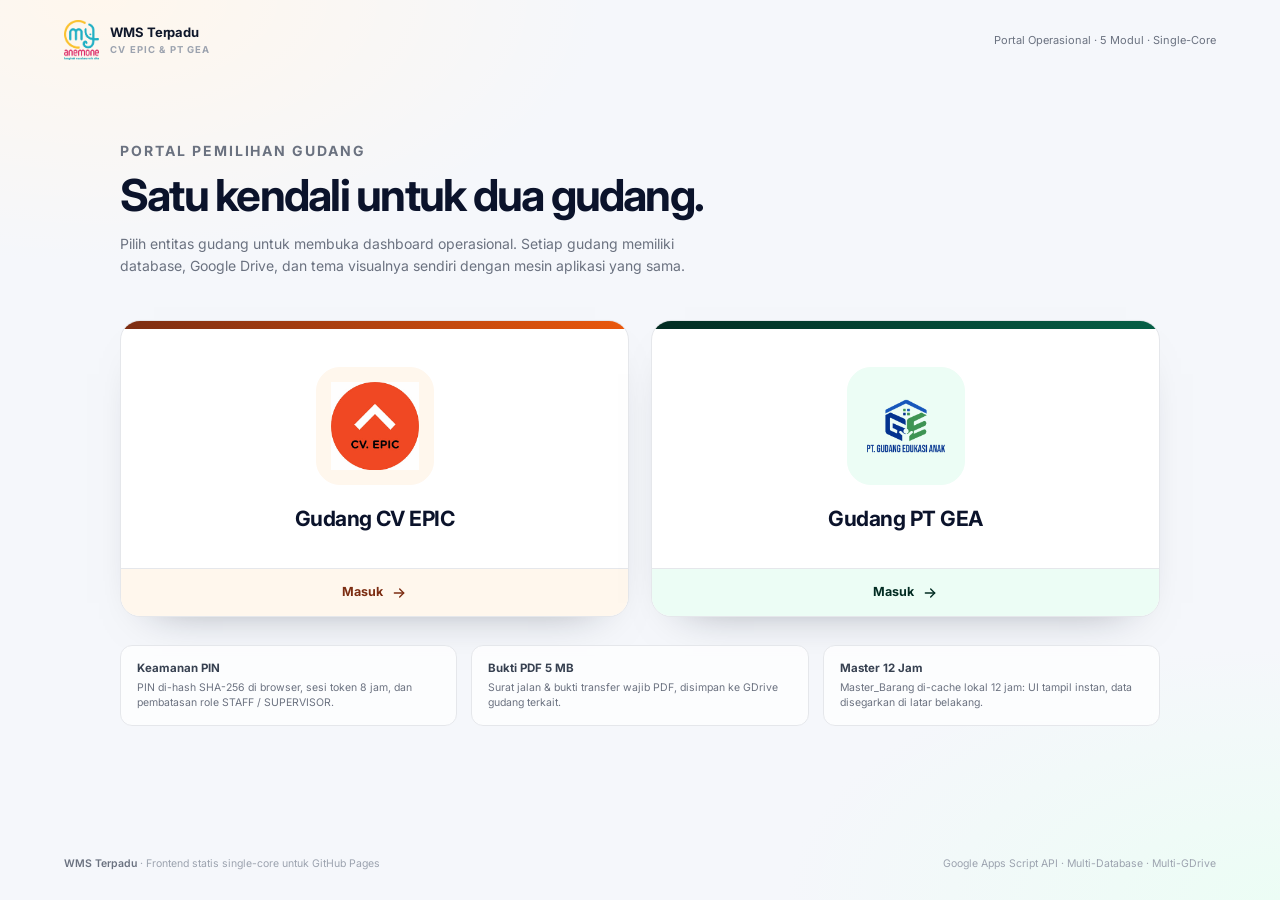
==== index.html @ 317446a4 "Style: Logo Anemone di landing page, kartu entitas minimalis, dan tema oranye CV EPIC" ====
<!DOCTYPE html>
<html lang="id">
<head>
  <meta charset="UTF-8">
  <meta name="viewport" content="width=device-width, initial-scale=1">
  <meta name="description" content="Portal WMS Terpadu — pilih gudang CV EPIC atau PT GEA untuk mengakses Inbound, Outbound, Inventory & Transfer, Stock Opname, dan Pengajuan Order.">
  <meta name="theme-color" content="#0F172A">
  <title>WMS Terpadu · Portal Gudang CV EPIC &amp; PT GEA</title>
  <link rel="preconnect" href="https://fonts.googleapis.com">
  <link rel="preconnect" href="https://fonts.gstatic.com" crossorigin>
  <link href="https://fonts.googleapis.com/css2?family=Inter:wght@400;500;600;700&display=swap" rel="stylesheet">
  <link rel="stylesheet" href="css/base.css">
  <script>
    window.wmsLogoSvgFallback = function (img, initials) {
      if (!img || img.getAttribute('data-fallback') === '1') return;
      img.setAttribute('data-fallback', '1');
      img.style.display = 'none';
      var frame = img.parentNode;
      if (!frame || frame.querySelector('.brand-logo-svg')) return;
      var badge = document.createElement('span');
      badge.className = 'brand-logo-svg';
      badge.innerHTML = '<svg viewBox="0 0 48 48" role="img" aria-label="' + initials + '">' +
        '<rect width="48" height="48" rx="12" fill="currentColor"></rect>' +
        '<text x="24" y="30" text-anchor="middle" font-family="Inter, Arial, sans-serif" font-size="14" font-weight="700" fill="#ffffff">' + initials + '</text>' +
        '</svg>';
      frame.appendChild(badge);
    };

    /* Fallback logo header portal: ganti <img> rusak dengan badge teks aman. */
    window.wmsPortalLogoFallback = function (img, initials) {
      if (!img || img.getAttribute('data-fallback') === '1') return;
      img.setAttribute('data-fallback', '1');
      var badge = document.createElement('span');
      badge.className = 'portal-brand__mark';
      badge.setAttribute('aria-hidden', 'true');
      badge.textContent = initials || 'WMS';
      if (img.parentNode) img.parentNode.replaceChild(badge, img);
    };
  </script>
</head>
<body class="portal-body">
  <header class="portal-header">
    <div class="portal-brand">
      <img class="portal-brand__logo" src="assets/img/logo-anemone.png" alt="Logo Anemone"
           onerror="wmsPortalLogoFallback(this, 'WMS')">
      <span>
        WMS Terpadu
        <small>CV EPIC &amp; PT GEA</small>
      </span>
    </div>
    <span class="portal-header__meta">Portal Operasional · 5 Modul · Single-Core</span>
  </header>

  <main class="portal-main">
    <section class="portal-hero">
      <p class="eyebrow">Portal Pemilihan Gudang</p>
      <h1>Satu kendali untuk dua gudang.</h1>
      <p>Pilih entitas gudang untuk membuka dashboard operasional. Setiap gudang memiliki database, Google Drive, dan tema visualnya sendiri dengan mesin aplikasi yang sama.</p>
    </section>

    <div class="portal-grid">
      <a class="portal-card portal-card--epic portal-card--minimal" href="cv-epic.html" aria-label="Masuk ke Gudang CV EPIC">
        <div class="portal-card__stripe" aria-hidden="true"></div>
        <div class="portal-card__body">
          <span class="portal-logo-frame portal-logo-frame--lg">
            <img src="assets/img/logo-epic.png" alt="Logo CV EPIC" onerror="wmsLogoSvgFallback(this, 'EPIC')">
          </span>
          <div class="portal-card__title">Gudang CV EPIC</div>
        </div>
        <div class="portal-card__cta">
          <span>Masuk</span>
          <svg viewBox="0 0 24 24" fill="none" stroke="currentColor" stroke-width="2" stroke-linecap="round" stroke-linejoin="round" aria-hidden="true"><path d="M5 12h14"/><path d="m13 6 6 6-6 6"/></svg>
        </div>
      </a>

      <a class="portal-card portal-card--gea portal-card--minimal" href="pt-gea.html" aria-label="Masuk ke Gudang PT GEA">
        <div class="portal-card__stripe" aria-hidden="true"></div>
        <div class="portal-card__body">
          <span class="portal-logo-frame portal-logo-frame--lg">
            <img src="assets/img/logo-gea.png" alt="Logo PT GEA" onerror="wmsLogoSvgFallback(this, 'GEA')">
          </span>
          <div class="portal-card__title">Gudang PT GEA</div>
        </div>
        <div class="portal-card__cta">
          <span>Masuk</span>
          <svg viewBox="0 0 24 24" fill="none" stroke="currentColor" stroke-width="2" stroke-linecap="round" stroke-linejoin="round" aria-hidden="true"><path d="M5 12h14"/><path d="m13 6 6 6-6 6"/></svg>
        </div>
      </a>
    </div>

    <div class="portal-note">
      <div class="portal-note__item">
        <strong>Keamanan PIN</strong>
        <span>PIN di-hash SHA-256 di browser, sesi token 8 jam, dan pembatasan role STAFF / SUPERVISOR.</span>
      </div>
      <div class="portal-note__item">
        <strong>Bukti PDF 5 MB</strong>
        <span>Surat jalan &amp; bukti transfer wajib PDF, disimpan ke GDrive gudang terkait.</span>
      </div>
      <div class="portal-note__item">
        <strong>Master 12 Jam</strong>
        <span>Master_Barang di-cache lokal 12 jam: UI tampil instan, data disegarkan di latar belakang.</span>
      </div>
    </div>
  </main>

  <footer class="portal-footer">
    <span><strong>WMS Terpadu</strong> · Frontend statis single-core untuk GitHub Pages</span>
    <span>Google Apps Script API · Multi-Database · Multi-GDrive</span>
  </footer>

  <div class="toast-root" id="toast-root" aria-live="polite"></div>
</body>
</html>
---- css/base.css ----
/* ==========================================================================
   base.css — WMS Terpadu CV EPIC & PT GEA
   Layout: fixed left sidebar + sticky top header
   Tema warna di-override oleh theme-epic.css / theme-gea.css
   ========================================================================== */

:root {
  /* Token wajib (di-override per entitas) */
  --primary-color: #1e3a8a;
  --primary-hover: #1d4ed8;
  --primary-light: #eff6ff;
  --sidebar-bg: #172554;
  --badge-accent: #dbeafe;

  /* Netral & semantik */
  --bg: #f5f7fb;
  --surface: #ffffff;
  --surface-muted: #f8fafc;
  --border: #e5e7eb;
  --border-strong: #cbd5e1;
  --text: #111827;
  --text-soft: #374151;
  --text-muted: #6b7280;
  --text-faint: #9ca3af;
  --success: #15803d;
  --success-bg: #dcfce7;
  --success-border: #bbf7d0;
  --warning: #b45309;
  --warning-bg: #fef3c7;
  --warning-border: #fde68a;
  --danger: #b91c1c;
  --danger-bg: #fee2e2;
  --danger-border: #fecaca;
  --info: #1d4ed8;
  --info-bg: #dbeafe;

  /* Ukuran & bayangan */
  --sidebar-width: 264px;
  --header-height: 72px;
  --radius-sm: 8px;
  --radius-md: 10px;
  --radius-lg: 14px;
  --radius-xl: 18px;
  --shadow-xs: 0 1px 2px rgba(15, 23, 42, 0.05);
  --shadow-sm: 0 4px 14px -8px rgba(15, 23, 42, 0.16);
  --shadow-md: 0 18px 40px -28px rgba(15, 23, 42, 0.4);
  --shadow-lg: 0 30px 60px -24px rgba(2, 6, 23, 0.45);
  --ring: 0 0 0 3px var(--primary-light);
  --font-sans: "Inter", "Segoe UI", system-ui, -apple-system, "Helvetica Neue", Arial, sans-serif;
  --font-mono: "JetBrains Mono", "Cascadia Code", Consolas, "Courier New", monospace;
}

*,
*::before,
*::after {
  box-sizing: border-box;
}

html {
  -webkit-text-size-adjust: 100%;
  scroll-behavior: smooth;
}

body {
  margin: 0;
  min-height: 100vh;
  font-family: var(--font-sans);
  font-size: 15px;
  line-height: 1.5;
  color: var(--text);
  background: var(--bg);
  -webkit-font-smoothing: antialiased;
}

body.modal-open {
  overflow: hidden;
}

h1, h2, h3, h4, h5, p {
  margin: 0;
}

a {
  color: var(--primary-color);
  text-decoration: none;
}

a:hover {
  text-decoration: underline;
}

button,
input,
select,
textarea {
  font: inherit;
  color: inherit;
}

button {
  cursor: pointer;
}

img {
  max-width: 100%;
  display: block;
}

code {
  font-family: var(--font-mono);
  font-size: 0.9em;
}

svg {
  display: block;
}

[hidden] {
  display: none !important;
}

:focus-visible {
  outline: 2px solid var(--primary-color);
  outline-offset: 2px;
}

::selection {
  background: var(--badge-accent);
  color: var(--primary-color);
}

/* Utilities ---------------------------------------------------------------- */

.sr-only {
  position: absolute;
  width: 1px;
  height: 1px;
  padding: 0;
  margin: -1px;
  overflow: hidden;
  clip: rect(0, 0, 0, 0);
  white-space: nowrap;
  border: 0;
}

.muted {
  color: var(--text-muted);
}

.strong {
  font-weight: 600;
  color: var(--text);
}

.nowrap {
  white-space: nowrap;
}

.link {
  color: var(--primary-color);
  font-size: 12.5px;
  font-weight: 600;
  text-decoration: none;
  white-space: nowrap;
}

.link:hover {
  text-decoration: underline;
}

.eyebrow {
  margin: 0 0 6px;
  font-size: 10.5px;
  font-weight: 700;
  letter-spacing: 0.14em;
  text-transform: uppercase;
  color: var(--primary-color);
}

.cell-stack {
  display: flex;
  flex-direction: column;
  gap: 2px;
  min-width: 0;
}

.cell-stack .muted {
  font-size: 11.5px;
}

/* ==========================================================================
   Shell: sidebar + header
   ========================================================================== */

.app-shell {
  min-height: 100vh;
}

.sidebar {
  position: fixed;
  inset: 0 auto 0 0;
  z-index: 50;
  width: var(--sidebar-width);
  display: flex;
  flex-direction: column;
  padding: 20px 16px 16px;
  color: #e2e8f0;
  background-color: var(--sidebar-bg);
  background-image: radial-gradient(120% 55% at 0% 0%, rgba(255, 255, 255, 0.1), transparent 60%);
  border-right: 1px solid rgba(255, 255, 255, 0.06);
}

.sidebar__brand {
  display: flex;
  align-items: center;
  gap: 12px;
  padding: 2px 8px 18px;
  border-bottom: 1px solid rgba(255, 255, 255, 0.1);
}

.brand-logo-frame {
  flex: none;
  width: 44px;
  height: 44px;
  display: grid;
  place-items: center;
  padding: 5px;
  border-radius: 12px;
  background: rgba(255, 255, 255, 0.96);
  box-shadow: 0 8px 18px rgba(0, 0, 0, 0.22);
}

.brand-logo {
  max-height: 36px;
  max-width: 36px;
  width: auto;
  object-fit: contain;
}

.brand-logo-svg {
  display: inline-flex;
  color: var(--primary-color);
}

.brand-logo-svg svg {
  width: 34px;
  height: 34px;
}

.brand-text {
  min-width: 0;
}

.brand-text strong {
  display: block;
  font-size: 14.5px;
  font-weight: 700;
  letter-spacing: -0.01em;
  color: #ffffff;
  line-height: 1.25;
}

.brand-text small {
  display: block;
  margin-top: 3px;
  font-size: 10px;
  font-weight: 600;
  letter-spacing: 0.1em;
  text-transform: uppercase;
  color: rgba(226, 232, 240, 0.55);
}

.sidebar__warehouse {
  margin: 18px 4px 10px;
  padding: 13px 14px;
  border-radius: 13px;
  background: rgba(255, 255, 255, 0.06);
  border: 1px solid rgba(255, 255, 255, 0.09);
}

.sidebar__warehouse-label {
  display: block;
  font-size: 9.5px;
  font-weight: 700;
  letter-spacing: 0.14em;
  text-transform: uppercase;
  color: rgba(226, 232, 240, 0.48);
}

.sidebar__warehouse strong {
  display: block;
  margin-top: 4px;
  font-size: 13.5px;
  color: #ffffff;
  letter-spacing: -0.01em;
}

.sidebar__warehouse-code {
  display: inline-flex;
  margin-top: 7px;
  padding: 2px 8px;
  border-radius: 6px;
  font-family: var(--font-mono);
  font-size: 10.5px;
  font-weight: 700;
  letter-spacing: 0.08em;
  color: var(--sidebar-bg);
  background: var(--badge-accent);
}

.sidebar__nav {
  flex: 1;
  display: flex;
  flex-direction: column;
  gap: 3px;
  margin-top: 8px;
  overflow-y: auto;
  padding-bottom: 10px;
}

.sidebar__section {
  margin: 14px 10px 6px;
  font-size: 9.5px;
  font-weight: 700;
  letter-spacing: 0.16em;
  text-transform: uppercase;
  color: rgba(226, 232, 240, 0.38);
}

.nav-item {
  position: relative;
  display: flex;
  align-items: center;
  gap: 11px;
  width: 100%;
  padding: 10px 12px;
  border: 0;
  border-radius: 10px;
  background: transparent;
  color: rgba(226, 232, 240, 0.76);
  font-size: 13.5px;
  font-weight: 500;
  text-align: left;
  transition: background 0.18s ease, color 0.18s ease;
}

.nav-item:hover {
  background: rgba(255, 255, 255, 0.07);
  color: #ffffff;
}

.nav-item.is-active {
  background: rgba(255, 255, 255, 0.13);
  color: #ffffff;
  box-shadow: inset 0 0 0 1px rgba(255, 255, 255, 0.07);
}

.nav-item.is-active::before {
  content: "";
  position: absolute;
  left: -8px;
  top: 8px;
  bottom: 8px;
  width: 3px;
  border-radius: 0 3px 3px 0;
  background: var(--badge-accent);
}

.nav-item__icon {
  flex: none;
  width: 18px;
  height: 18px;
  opacity: 0.9;
}

.nav-item__text {
  flex: 1;
  min-width: 0;
  line-height: 1.25;
}

.nav-item__text small {
  display: block;
  margin-top: 2px;
  font-size: 10.5px;
  font-weight: 400;
  color: rgba(226, 232, 240, 0.45);
}

.nav-item.is-active .nav-item__text small {
  color: rgba(226, 232, 240, 0.62);
}

.sidebar__footer {
  display: flex;
  align-items: center;
  gap: 9px;
  padding: 13px 10px 2px;
  border-top: 1px solid rgba(255, 255, 255, 0.1);
  font-size: 11px;
  line-height: 1.35;
  color: rgba(226, 232, 240, 0.5);
}

.sidebar__footer .status-dot {
  flex: none;
  width: 7px;
  height: 7px;
  border-radius: 50%;
  background: var(--badge-accent);
  box-shadow: 0 0 0 3px rgba(255, 255, 255, 0.08);
}

.sidebar__footer strong {
  display: block;
  color: rgba(255, 255, 255, 0.82);
  font-size: 11.5px;
  font-weight: 600;
}

.sidebar-overlay {
  display: none;
  position: fixed;
  inset: 0;
  z-index: 45;
  border: 0;
  background: rgba(15, 23, 42, 0.55);
  backdrop-filter: blur(2px);
}

.app-main {
  min-height: 100vh;
  margin-left: var(--sidebar-width);
  display: flex;
  flex-direction: column;
}

/* Sticky top header -------------------------------------------------------- */

.topbar {
  position: sticky;
  top: 0;
  z-index: 40;
  display: flex;
  align-items: center;
  gap: 14px;
  min-height: var(--header-height);
  padding: 12px 28px;
  background: rgba(255, 255, 255, 0.93);
  backdrop-filter: blur(14px);
  border-bottom: 1px solid var(--border);
}

.topbar__context {
  min-width: 0;
}

.topbar__eyebrow {
  display: block;
  font-size: 9.5px;
  font-weight: 700;
  letter-spacing: 0.14em;
  text-transform: uppercase;
  color: var(--text-faint);
}

.topbar__title {
  margin: 1px 0 0;
  font-size: 17px;
  font-weight: 700;
  letter-spacing: -0.02em;
  color: #0b132b;
  white-space: nowrap;
  overflow: hidden;
  text-overflow: ellipsis;
}

.topbar__meta {
  display: flex;
  align-items: center;
  gap: 8px;
  margin-left: 6px;
}

.warehouse-badge {
  display: inline-flex;
  align-items: center;
  gap: 7px;
  padding: 5px 10px;
  border-radius: 999px;
  border: 1px solid var(--badge-accent);
  background: var(--primary-light);
  color: var(--primary-color);
  font-size: 11.5px;
  font-weight: 600;
  white-space: nowrap;
}

.warehouse-badge .dot {
  width: 6px;
  height: 6px;
  border-radius: 50%;
  background: var(--primary-color);
}

.warehouse-badge code {
  padding: 1px 5px;
  border-radius: 4px;
  background: rgba(255, 255, 255, 0.75);
  font-size: 9.5px;
  font-weight: 700;
  letter-spacing: 0.06em;
}

.api-status {
  display: inline-flex;
  align-items: center;
  gap: 7px;
  padding: 5px 9px;
  border-radius: 999px;
  font-size: 11.5px;
  color: var(--text-muted);
  white-space: nowrap;
}

.api-status__dot {
  width: 7px;
  height: 7px;
  border-radius: 50%;
  background: var(--text-faint);
  transition: background 0.2s ease, box-shadow 0.2s ease;
}

.api-status[data-api-status="online"] {
  color: var(--success);
}

.api-status[data-api-status="online"] .api-status__dot {
  background: #22c55e;
  box-shadow: 0 0 0 3px rgba(34, 197, 94, 0.16);
}

.api-status[data-api-status="offline"] {
  color: var(--danger);
}

.api-status[data-api-status="offline"] .api-status__dot {
  background: #ef4444;
  box-shadow: 0 0 0 3px rgba(239, 68, 68, 0.14);
}

.api-status[data-api-status="checking"] {
  color: var(--warning);
}

.api-status[data-api-status="checking"] .api-status__dot {
  background: #f59e0b;
  animation: pulse-dot 1.1s ease-in-out infinite;
}

.user-chip {
  display: flex;
  align-items: center;
  gap: 10px;
  margin-left: auto;
  min-width: 0;
}

.avatar {
  flex: none;
  width: 34px;
  height: 34px;
  display: grid;
  place-items: center;
  border-radius: 50%;
  border: 1px solid var(--badge-accent);
  background: var(--primary-light);
  color: var(--primary-color);
  font-size: 11.5px;
  font-weight: 700;
  letter-spacing: 0.03em;
}

.user-chip__text {
  min-width: 0;
}

.user-chip__name {
  display: block;
  font-size: 12.5px;
  font-weight: 600;
  line-height: 1.25;
  white-space: nowrap;
  overflow: hidden;
  text-overflow: ellipsis;
  max-width: 180px;
}

.user-chip__role {
  display: block;
  font-size: 10.5px;
  color: var(--text-muted);
  white-space: nowrap;
}

.topbar__actions {
  display: flex;
  align-items: center;
  gap: 8px;
  padding-left: 14px;
  border-left: 1px solid var(--border);
}

.icon-btn {
  display: inline-flex;
  align-items: center;
  justify-content: center;
  width: 34px;
  height: 34px;
  padding: 0;
  border: 1px solid var(--border);
  border-radius: 9px;
  background: var(--surface);
  color: var(--text-muted);
  transition: background 0.15s ease, color 0.15s ease, border-color 0.15s ease;
}

.icon-btn:hover {
  color: var(--text);
  background: var(--surface-muted);
  border-color: var(--border-strong);
}

.icon-btn svg {
  width: 17px;
  height: 17px;
}

.nav-toggle {
  display: none;
}

/* Content ------------------------------------------------------------------ */

.content {
  flex: 1;
  width: 100%;
  max-width: 1560px;
  margin: 0 auto;
  padding: 26px clamp(18px, 3vw, 36px) 44px;
}

.app-footer {
  display: flex;
  flex-wrap: wrap;
  justify-content: space-between;
  gap: 8px;
  padding: 16px clamp(18px, 3vw, 36px) 24px;
  border-top: 1px solid var(--border);
  color: var(--text-faint);
  font-size: 11px;
}

.app-footer strong {
  color: var(--text-muted);
  font-weight: 600;
}

/* Auth gate ---------------------------------------------------------------- */

body.auth-gate .app-shell {
  filter: blur(7px) saturate(0.85);
  pointer-events: none;
  user-select: none;
}

body.auth-gate {
  background-color: var(--bg);
  background-image:
    radial-gradient(70% 60% at 10% 0%, var(--primary-light), transparent 65%),
    radial-gradient(60% 50% at 100% 100%, var(--badge-accent), transparent 70%);
}

/* ==========================================================================
   Tombol, badge, pill, form
   ========================================================================== */

.btn {
  display: inline-flex;
  align-items: center;
  justify-content: center;
  gap: 7px;
  padding: 9px 15px;
  border: 1px solid transparent;
  border-radius: var(--radius-md);
  background: transparent;
  color: var(--text);
  font-size: 13px;
  font-weight: 600;
  line-height: 1.3;
  white-space: nowrap;
  transition: background 0.16s ease, border-color 0.16s ease, color 0.16s ease, box-shadow 0.16s ease, transform 0.06s ease;
}

.btn:active {
  transform: translateY(1px);
}

.btn svg {
  width: 15px;
  height: 15px;
}

.btn--primary {
  background: var(--primary-color);
  color: #ffffff;
  box-shadow: 0 8px 16px -10px rgba(15, 23, 42, 0.55);
}

.btn--primary:hover {
  background: var(--primary-hover);
}

.btn--secondary {
  background: var(--primary-light);
  border-color: var(--badge-accent);
  color: var(--primary-color);
}

.btn--secondary:hover {
  border-color: var(--primary-color);
}

.btn--ghost {
  background: var(--surface);
  border-color: var(--border);
  color: var(--text-soft);
}

.btn--ghost:hover {
  background: var(--surface-muted);
  border-color: var(--border-strong);
}

.btn--danger {
  background: var(--danger);
  color: #ffffff;
}

.btn--danger:hover {
  background: #991b1b;
}

.btn--danger-ghost {
  background: #fff;
  border-color: var(--danger-border);
  color: var(--danger);
}

.btn--danger-ghost:hover {
  background: #fef2f2;
}

.btn--sm {
  padding: 6px 11px;
  border-radius: var(--radius-sm);
  font-size: 12px;
}

.btn--block {
  width: 100%;
}

.btn[disabled] {
  opacity: 0.55;
  cursor: not-allowed;
  box-shadow: none;
  transform: none;
}

.btn-row {
  display: flex;
  align-items: center;
  gap: 6px;
  flex-wrap: wrap;
}

.badge {
  display: inline-flex;
  align-items: center;
  gap: 5px;
  padding: 3px 8px;
  border: 1px solid transparent;
  border-radius: 999px;
  font-size: 9.5px;
  font-weight: 700;
  letter-spacing: 0.05em;
  text-transform: uppercase;
  white-space: nowrap;
  line-height: 1.6;
}

.badge__dot {
  width: 5px;
  height: 5px;
  border-radius: 50%;
  background: currentColor;
}

.badge--warning {
  color: #92400e;
  background: var(--warning-bg);
  border-color: var(--warning-border);
}

.badge--success {
  color: #166534;
  background: var(--success-bg);
  border-color: var(--success-border);
}

.badge--danger {
  color: #991b1b;
  background: var(--danger-bg);
  border-color: var(--danger-border);
}

.badge--info {
  color: #1e40af;
  background: #dbeafe;
  border-color: #bfdbfe;
}

.badge--accent {
  color: var(--primary-color);
  background: var(--badge-accent);
  border-color: var(--badge-accent);
}

.badge--neutral {
  color: #475569;
  background: #f1f5f9;
  border-color: #e2e8f0;
}

.pill {
  display: inline-flex;
  align-items: center;
  gap: 6px;
  padding: 4px 10px;
  border: 1px solid var(--badge-accent);
  border-radius: 999px;
  background: var(--primary-light);
  color: var(--primary-color);
  font-size: 11px;
  font-weight: 600;
  white-space: nowrap;
}

.pill--muted {
  background: var(--surface-muted);
  border-color: var(--border);
  color: var(--text-muted);
}

.field {
  display: flex;
  flex-direction: column;
  gap: 6px;
  min-width: 0;
}

.field > label,
.field__label {
  font-size: 12px;
  font-weight: 600;
  color: var(--text-soft);
}

.field > label .req {
  color: var(--danger);
  margin-left: 2px;
}

.input,
.select,
.textarea {
  width: 100%;
  min-height: 40px;
  padding: 9px 12px;
  border: 1px solid var(--border);
  border-radius: var(--radius-md);
  background: var(--surface);
  color: var(--text);
  font-size: 13.5px;
  transition: border-color 0.15s ease, box-shadow 0.15s ease;
}

.textarea {
  min-height: 84px;
  resize: vertical;
}

.input::placeholder,
.textarea::placeholder {
  color: var(--text-faint);
}

.input:focus,
.select:focus,
.textarea:focus {
  outline: none;
  border-color: var(--primary-color);
  box-shadow: var(--ring);
}

.input[readonly],
.input:disabled,
.select:disabled {
  background: var(--surface-muted);
  color: var(--text-muted);
}

.select {
  appearance: none;
  -webkit-appearance: none;
  padding-right: 34px;
  background-image: url("data:image/svg+xml;charset=UTF-8,%3Csvg xmlns='http://www.w3.org/2000/svg' width='14' height='14' viewBox='0 0 24 24' fill='none' stroke='%236B7280' stroke-width='2.4' stroke-linecap='round' stroke-linejoin='round'%3E%3Cpath d='m6 9 6 6 6-6'/%3E%3C/svg%3E");
  background-repeat: no-repeat;
  background-position: right 12px center;
  background-size: 14px;
}

.select--sm {
  width: auto;
  min-height: 34px;
  padding: 6px 30px 6px 10px;
  border-radius: var(--radius-sm);
  font-size: 12px;
  background-position: right 9px center;
}

.field-hint {
  font-size: 11px;
  line-height: 1.45;
  color: var(--text-muted);
}

.field-error {
  font-size: 11.5px;
  color: var(--danger);
}

.input-affix {
  position: relative;
  display: flex;
  align-items: center;
}

.input-affix .input {
  padding-right: 74px;
}

.input-affix__button {
  position: absolute;
  right: 5px;
  top: 50%;
  transform: translateY(-50%);
  padding: 5px 8px;
  border: 0;
  border-radius: 6px;
  background: transparent;
  color: var(--text-muted);
  font-size: 11px;
  font-weight: 600;
}

.input-affix__button:hover {
  background: var(--surface-muted);
  color: var(--text);
}

.form-grid {
  display: grid;
  grid-template-columns: repeat(2, minmax(0, 1fr));
  gap: 14px 16px;
}

.form-grid .field--full {
  grid-column: 1 / -1;
}

.form-actions {
  display: flex;
  justify-content: flex-end;
  gap: 9px;
  margin-top: 16px;
  flex-wrap: wrap;
}

.form-alert {
  margin-top: 12px;
  padding: 9px 12px;
  border: 1px solid var(--danger-border);
  border-radius: var(--radius-sm);
  background: #fef2f2;
  color: var(--danger);
  font-size: 12px;
  line-height: 1.45;
}

.form-note {
  padding: 10px 12px;
  border: 1px solid var(--border);
  border-radius: var(--radius-sm);
  background: var(--surface-muted);
  color: var(--text-muted);
  font-size: 11.5px;
  line-height: 1.5;
}

.search-field {
  position: relative;
  flex: 1 1 240px;
  max-width: 340px;
  min-width: 180px;
  display: block;
}

.search-field .search-field__icon {
  position: absolute;
  left: 11px;
  top: 50%;
  width: 15px;
  height: 15px;
  transform: translateY(-50%);
  color: var(--text-faint);
  pointer-events: none;
}

.search-field .input {
  min-height: 36px;
  padding: 7px 12px 7px 34px;
  font-size: 12.5px;
  border-radius: var(--radius-sm);
}

.spinner {
  width: 14px;
  height: 14px;
  border: 2px solid rgba(255, 255, 255, 0.4);
  border-top-color: #ffffff;
  border-radius: 50%;
  animation: spin 0.7s linear infinite;
}

.btn--ghost .spinner,
.btn--danger-ghost .spinner {
  border-color: rgba(15, 23, 42, 0.2);
  border-top-color: var(--primary-color);
}

/* ==========================================================================
   Kartu, statistik, tabel
   ========================================================================== */

.card {
  background: var(--surface);
  border: 1px solid var(--border);
  border-radius: var(--radius-xl);
  box-shadow: var(--shadow-sm);
  overflow: hidden;
}

.card + .card {
  margin-top: 18px;
}

.card__head {
  display: flex;
  align-items: center;
  justify-content: space-between;
  gap: 14px;
  flex-wrap: wrap;
  padding: 15px 18px;
  border-bottom: 1px solid var(--border);
}

.card__head h3 {
  font-size: 14.5px;
  font-weight: 700;
  letter-spacing: -0.01em;
}

.card__head p {
  margin-top: 2px;
  font-size: 11.5px;
  color: var(--text-muted);
}

.card__body {
  padding: 18px;
}

.module-head {
  display: flex;
  align-items: flex-start;
  justify-content: space-between;
  gap: 18px;
  flex-wrap: wrap;
}

.module-head h2 {
  margin: 0 0 5px;
  font-size: clamp(22px, 2.3vw, 28px);
  font-weight: 700;
  letter-spacing: -0.03em;
  color: #0b132b;
}

.module-head__desc {
  max-width: 780px;
  font-size: 13px;
  color: var(--text-muted);
}

.module-head__actions {
  display: flex;
  align-items: center;
  gap: 8px;
  flex-wrap: wrap;
}

.stat-grid {
  display: grid;
  grid-template-columns: repeat(auto-fit, minmax(178px, 1fr));
  gap: 13px;
  margin: 18px 0;
}

.stat-card {
  position: relative;
  padding: 15px 16px;
  border: 1px solid var(--border);
  border-radius: var(--radius-lg);
  background: var(--surface);
  box-shadow: var(--shadow-xs);
  overflow: hidden;
}

.stat-card--accent {
  background: linear-gradient(135deg, var(--primary-light), #ffffff 72%);
  border-color: var(--badge-accent);
}

.stat-card__label {
  display: block;
  font-size: 10px;
  font-weight: 700;
  letter-spacing: 0.09em;
  text-transform: uppercase;
  color: var(--text-muted);
}

.stat-card__value {
  display: block;
  margin-top: 5px;
  font-size: 25px;
  font-weight: 700;
  letter-spacing: -0.03em;
  line-height: 1.1;
  color: #0f172a;
  font-variant-numeric: tabular-nums;
}

.stat-card__meta {
  display: block;
  margin-top: 4px;
  font-size: 10.5px;
  color: var(--text-muted);
}

.stat-card__meta .up {
  color: var(--danger);
  font-weight: 600;
}

.stat-card__meta .down {
  color: var(--success);
  font-weight: 600;
}

.toolbar {
  display: flex;
  align-items: center;
  gap: 9px;
  flex-wrap: wrap;
  padding: 12px 16px;
  border-bottom: 1px solid var(--border);
  background: var(--surface);
}

.toolbar__spacer {
  flex: 1 1 auto;
}

.toolbar__note {
  font-size: 11px;
  color: var(--text-faint);
}

.toolbar__note code {
  padding: 2px 5px;
  border-radius: 4px;
  background: var(--surface-muted);
  color: var(--text-muted);
  font-size: 10px;
}

.table-wrap {
  width: 100%;
  overflow-x: auto;
}

.data-table {
  width: 100%;
  min-width: 880px;
  border-collapse: separate;
  border-spacing: 0;
  font-size: 12.5px;
}

.data-table thead th {
  position: sticky;
  top: 0;
  z-index: 1;
  padding: 10px 14px;
  background: var(--surface-muted);
  border-bottom: 1px solid var(--border);
  color: #475569;
  font-size: 9.5px;
  font-weight: 700;
  letter-spacing: 0.08em;
  text-transform: uppercase;
  text-align: left;
  white-space: nowrap;
}

.data-table tbody td {
  padding: 11px 14px;
  border-bottom: 1px solid #f1f5f9;
  vertical-align: middle;
}

.data-table tbody tr:last-child td {
  border-bottom: 0;
}

.data-table tbody tr[data-row]:hover {
  background: #f8fafc;
}

.data-table tbody tr[data-row][data-kartu-sku] {
  cursor: pointer;
}

.table-link {
  padding: 0;
  border: 0;
  background: transparent;
  color: var(--primary-color);
  font: inherit;
  font-weight: 600;
  text-align: left;
  cursor: pointer;
}

.table-link:hover {
  text-decoration: underline;
}

.table-link:focus-visible {
  outline: 2px solid var(--primary-color);
  outline-offset: 2px;
  border-radius: 3px;
}

.data-table tbody tr[data-row] td:first-child {
  font-weight: 600;
  color: #0f172a;
  white-space: nowrap;
}

.data-table .num {
  text-align: right;
  font-variant-numeric: tabular-nums;
  white-space: nowrap;
}

.data-table .num--pos {
  color: var(--success);
  font-weight: 600;
}

.data-table .num--neg {
  color: var(--danger);
  font-weight: 600;
}

.data-table .actions-cell {
  white-space: nowrap;
  text-align: right;
}

.table-actions {
  display: flex;
  align-items: center;
  justify-content: flex-end;
  gap: 10px;
}

.table-actions .link {
  font-size: 11.5px;
}

.data-table--compact thead th {
  padding: 9px 10px;
}

.data-table--compact tbody td {
  padding: 9px 10px;
}

.data-table--compact tbody tr[data-row] td:first-child .cell-stack .strong {
  white-space: nowrap;
}

.table-state > td {
  padding: 0 !important;
  border-bottom: 0 !important;
}

.data-table--compact {
  min-width: 760px;
}

/* Skeleton & state --------------------------------------------------------- */

.skeleton {
  display: inline-block;
  height: 10px;
  width: 100%;
  border-radius: 5px;
  background: linear-gradient(90deg, #eef2f7 25%, #f8fafc 37%, #eef2f7 63%);
  background-size: 400% 100%;
  animation: shimmer 1.5s ease infinite;
}

.skeleton--sm {
  width: 46px;
}

.skeleton--md {
  width: 72%;
}

.skeleton-stack {
  display: flex;
  flex-direction: column;
  gap: 14px;
  padding: 20px 18px;
}

.skeleton-row {
  display: flex;
  align-items: center;
  gap: 22px;
}

.skeleton-row .skeleton {
  flex: 1;
}

.skeleton-row .skeleton--sm {
  flex: 0 0 46px;
}

.skeleton-row .skeleton--md {
  flex: 0 0 32%;
}

.state-panel {
  display: flex;
  flex-direction: column;
  align-items: center;
  gap: 7px;
  padding: 30px 18px;
  text-align: center;
}

.state-panel__icon {
  display: grid;
  place-items: center;
  width: 42px;
  height: 42px;
  margin-bottom: 2px;
  border-radius: 50%;
  background: var(--surface-muted);
  color: var(--text-faint);
}

.state-panel__icon svg {
  width: 20px;
  height: 20px;
}

.state-panel h4 {
  font-size: 13px;
  font-weight: 600;
  color: var(--text-soft);
}

.state-panel p {
  max-width: 430px;
  font-size: 11.5px;
  color: var(--text-muted);
}

.state-panel .btn {
  margin-top: 6px;
}

.state-panel--error .state-panel__icon {
  background: #fef2f2;
  color: var(--danger);
}

.state-panel--error h4 {
  color: var(--danger);
}

/* ==========================================================================
   Sub-tab modul (Inventory)
   ========================================================================== */

.subnav {
  display: inline-flex;
  flex-wrap: wrap;
  gap: 3px;
  padding: 4px;
  border: 1px solid var(--border);
  border-radius: 12px;
  background: #eef2f7;
  margin: 16px 0 18px;
}

.subnav__btn {
  padding: 7px 13px;
  border: 0;
  border-radius: 8px;
  background: transparent;
  color: var(--text-muted);
  font-size: 12px;
  font-weight: 600;
  transition: background 0.15s ease, color 0.15s ease, box-shadow 0.15s ease;
}

.subnav__btn:hover {
  color: var(--text);
}

.subnav__btn.is-active {
  background: var(--surface);
  color: var(--primary-color);
  box-shadow: 0 2px 6px rgba(15, 23, 42, 0.08);
}

.subpanel[hidden] {
  display: none !important;
}

/* ==========================================================================
   Tata letak form & detail
   ========================================================================== */

.split-grid {
  display: grid;
  grid-template-columns: minmax(0, 1.65fr) minmax(270px, 1fr);
  gap: 18px;
  align-items: start;
}

.detail-grid {
  display: grid;
  grid-template-columns: repeat(2, minmax(0, 1fr));
  gap: 10px 18px;
  padding: 13px 14px;
  margin-bottom: 16px;
  border: 1px solid var(--border);
  border-radius: 12px;
  background: var(--surface-muted);
}

.detail {
  min-width: 0;
}

.detail--full {
  grid-column: 1 / -1;
}

.detail__label {
  display: block;
  font-size: 9.5px;
  font-weight: 700;
  letter-spacing: 0.08em;
  text-transform: uppercase;
  color: var(--text-muted);
}

.detail__value {
  display: block;
  margin-top: 2px;
  font-size: 12.5px;
  font-weight: 600;
  color: var(--text);
  overflow-wrap: anywhere;
}

.detail__value--muted {
  font-weight: 400;
  color: var(--text-muted);
}

.info-list {
  display: flex;
  flex-direction: column;
  gap: 11px;
  margin: 0;
  padding: 0;
  list-style: none;
  font-size: 12px;
  line-height: 1.5;
  color: var(--text-muted);
}

.info-list li {
  display: flex;
  gap: 9px;
}

.info-list svg {
  flex: none;
  width: 15px;
  height: 15px;
  margin-top: 1px;
  color: var(--primary-color);
}

.info-list strong {
  color: var(--text);
  font-weight: 600;
}

.confirm-panel {
  display: flex;
  gap: 10px;
  padding: 11px 13px;
  border: 1px solid var(--border);
  border-radius: 10px;
  background: var(--surface-muted);
  color: var(--text-muted);
  font-size: 12px;
  line-height: 1.5;
}

.confirm-panel svg {
  flex: none;
  width: 16px;
  height: 16px;
  margin-top: 1px;
  color: var(--text-muted);
}

.confirm-panel strong {
  color: var(--text);
}

.confirm-panel--warning {
  background: #fffbeb;
  border-color: var(--warning-border);
  color: #92400e;
}

.confirm-panel--warning svg {
  color: var(--warning);
}

.confirm-panel--danger {
  background: #fef2f2;
  border-color: var(--danger-border);
  color: #991b1b;
}

.confirm-panel--danger svg {
  color: var(--danger);
}

.confirm-panel--success {
  background: #f0fdf4;
  border-color: var(--success-border);
  color: #166534;
}

.confirm-panel--success svg {
  color: var(--success);
}

/* Dialog konfirmasi transfer ---------------------------------------------- */

.transfer-route {
  display: grid;
  grid-template-columns: minmax(0, 1fr) auto minmax(0, 1fr);
  gap: 10px;
  align-items: center;
  margin: 4px 0 16px;
}

.transfer-node {
  padding: 13px 10px;
  border: 1px solid var(--border);
  border-radius: 12px;
  background: var(--surface-muted);
  text-align: center;
  min-width: 0;
}

.transfer-node__label {
  display: block;
  font-size: 9px;
  font-weight: 700;
  letter-spacing: 0.12em;
  text-transform: uppercase;
  color: var(--text-faint);
}

.transfer-node__code {
  display: block;
  margin-top: 3px;
  font-family: var(--font-mono);
  font-size: 20px;
  font-weight: 700;
  letter-spacing: -0.02em;
  color: var(--primary-color);
}

.transfer-node__name {
  display: block;
  margin-top: 1px;
  font-size: 10.5px;
  color: var(--text-muted);
  overflow-wrap: anywhere;
}

.transfer-node--target {
  border-color: var(--badge-accent);
  background: var(--primary-light);
}

.transfer-node--target .transfer-node__code {
  color: var(--primary-color);
}

.transfer-arrow {
  display: flex;
  align-items: center;
  justify-content: center;
  color: var(--primary-color);
}

.transfer-arrow svg {
  width: 34px;
  height: 22px;
}

.transfer-summary {
  display: grid;
  grid-template-columns: repeat(2, minmax(0, 1fr));
  gap: 8px;
  margin-bottom: 14px;
}

.transfer-summary .detail {
  padding: 9px 11px;
  border: 1px solid var(--border);
  border-radius: 9px;
  background: #fff;
}

/* ==========================================================================
   Upload berkas PDF
   ========================================================================== */

.file-drop {
  position: relative;
  display: block;
  padding: 16px;
  border: 1.5px dashed var(--border-strong);
  border-radius: 11px;
  background: var(--surface-muted);
  text-align: center;
  transition: border-color 0.15s ease, background 0.15s ease;
}

.file-drop:hover,
.file-drop.is-dragover {
  border-color: var(--primary-color);
  background: var(--primary-light);
}

.file-drop input[type="file"] {
  position: absolute;
  inset: 0;
  width: 100%;
  height: 100%;
  opacity: 0;
  cursor: pointer;
}

.file-drop__icon {
  display: grid;
  place-items: center;
  width: 36px;
  height: 36px;
  margin: 0 auto 6px;
  border-radius: 9px;
  background: #fff;
  border: 1px solid var(--border);
  color: var(--primary-color);
}

.file-drop__icon svg {
  width: 18px;
  height: 18px;
}

.file-drop__title {
  display: block;
  font-size: 12.5px;
  font-weight: 600;
  color: var(--text-soft);
}

.file-drop__hint {
  display: block;
  margin-top: 2px;
  font-size: 10.5px;
  color: var(--text-muted);
}

.file-chip {
  display: flex;
  align-items: center;
  gap: 9px;
  margin-top: 8px;
  padding: 8px 10px;
  border: 1px solid var(--border);
  border-radius: 9px;
  background: #fff;
  font-size: 11.5px;
}

.file-chip__icon {
  flex: none;
  display: grid;
  place-items: center;
  width: 26px;
  height: 26px;
  border-radius: 6px;
  background: #fef2f2;
  color: var(--danger);
}

.file-chip__icon svg {
  width: 14px;
  height: 14px;
}

.file-chip__name {
  min-width: 0;
  overflow: hidden;
  text-overflow: ellipsis;
  white-space: nowrap;
  font-weight: 600;
  color: var(--text-soft);
}

.file-chip__meta {
  margin-left: auto;
  flex: none;
  color: var(--text-muted);
  font-size: 10.5px;
}

.file-chip__remove {
  flex: none;
  display: grid;
  place-items: center;
  width: 22px;
  height: 22px;
  padding: 0;
  border: 0;
  border-radius: 5px;
  background: transparent;
  color: var(--text-faint);
}

.file-chip__remove:hover {
  background: var(--danger-bg);
  color: var(--danger);
}

.file-chip__remove svg {
  width: 12px;
  height: 12px;
}

/* ==========================================================================
   Modal
   ========================================================================== */

.modal-backdrop {
  position: fixed;
  inset: 0;
  z-index: 100;
  display: flex;
  align-items: center;
  justify-content: center;
  padding: 20px;
  background: rgba(15, 23, 42, 0.55);
  backdrop-filter: blur(4px);
  opacity: 0;
  pointer-events: none;
  transition: opacity 0.18s ease;
}

.modal-backdrop.is-open {
  opacity: 1;
  pointer-events: auto;
}

.modal {
  display: flex;
  flex-direction: column;
  width: 100%;
  max-width: 560px;
  max-height: calc(100vh - 40px);
  overflow: hidden;
  border-radius: var(--radius-xl);
  background: var(--surface);
  box-shadow: var(--shadow-lg);
  transform: translateY(12px) scale(0.985);
  transition: transform 0.2s ease;
}

.modal-backdrop.is-open .modal {
  transform: none;
}

.modal--sm {
  max-width: 450px;
}

.modal--lg {
  max-width: 720px;
}

.modal--xl {
  max-width: 920px;
}

.modal__header {
  display: flex;
  align-items: flex-start;
  justify-content: space-between;
  gap: 14px;
  padding: 20px 22px 13px;
}

.modal__header h3 {
  font-size: 18px;
  font-weight: 700;
  letter-spacing: -0.02em;
  color: #0b132b;
}

.modal__header p:not(.eyebrow) {
  margin-top: 4px;
  font-size: 12px;
  color: var(--text-muted);
}

.modal__close {
  flex: none;
  border-color: transparent;
  background: transparent;
}

.modal__close svg {
  width: 16px;
  height: 16px;
}

.modal__body {
  padding: 4px 22px 20px;
  overflow-y: auto;
}

.modal__footer {
  display: flex;
  align-items: center;
  justify-content: flex-end;
  gap: 9px;
  flex-wrap: wrap;
  padding: 14px 22px 18px;
  border-top: 1px solid #f1f5f9;
  background: #fff;
}

/* Modal login -------------------------------------------------------------- */

.login-modal {
  max-width: 430px;
}

.login-modal__accent {
  height: 6px;
  flex: none;
  background: linear-gradient(90deg, var(--sidebar-bg), var(--primary-color) 55%, var(--primary-hover));
}

.login-modal .modal__body {
  padding: 22px 26px 24px;
  overflow: visible;
}

.login-brand {
  display: flex;
  align-items: center;
  gap: 12px;
  margin-bottom: 18px;
}

.login-brand .brand-logo-frame {
  background: var(--primary-light);
  border: 1px solid var(--badge-accent);
  box-shadow: none;
}

.login-brand .brand-logo-svg {
  color: var(--primary-color);
}

.login-brand__meta strong {
  display: block;
  font-size: 15px;
  font-weight: 700;
  letter-spacing: -0.01em;
}

.login-brand__meta span {
  display: block;
  margin-top: 1px;
  font-size: 11px;
  color: var(--text-muted);
}

.login-heading {
  font-size: 21px;
  font-weight: 700;
  letter-spacing: -0.03em;
  color: #0b132b;
}

.login-sub {
  margin: 4px 0 18px;
  font-size: 12.5px;
  color: var(--text-muted);
}

.login-sub strong {
  color: var(--primary-color);
}

.login-modal .field + .field {
  margin-top: 13px;
}

.login-modal .btn--block {
  margin-top: 18px;
  min-height: 42px;
}

.login-foot {
  margin-top: 15px;
  font-size: 10.5px;
  line-height: 1.5;
  color: var(--text-faint);
  text-align: center;
}

.login-foot code {
  background: var(--surface-muted);
  padding: 1px 4px;
  border-radius: 4px;
}

/* ==========================================================================
   Toast
   ========================================================================== */

.toast-root {
  position: fixed;
  right: 18px;
  bottom: 18px;
  z-index: 200;
  display: flex;
  flex-direction: column;
  gap: 9px;
  width: min(360px, calc(100vw - 36px));
  pointer-events: none;
}

.toast {
  display: flex;
  align-items: flex-start;
  gap: 10px;
  padding: 11px 12px;
  border-radius: 12px;
  background: #0f172a;
  color: #f8fafc;
  box-shadow: 0 18px 40px -18px rgba(2, 6, 23, 0.6);
  pointer-events: auto;
  animation: toast-in 0.22s ease;
}

.toast.is-leaving {
  opacity: 0;
  transform: translateY(6px);
  transition: opacity 0.18s ease, transform 0.18s ease;
}

.toast--success {
  border-left: 3px solid #22c55e;
}

.toast--warning {
  border-left: 3px solid #f59e0b;
}

.toast--danger {
  border-left: 3px solid #ef4444;
}

.toast--info {
  border-left: 3px solid var(--badge-accent);
}

.toast__icon {
  flex: none;
  display: grid;
  place-items: center;
  width: 22px;
  height: 22px;
  border-radius: 50%;
  background: rgba(255, 255, 255, 0.1);
}

.toast__icon svg {
  width: 13px;
  height: 13px;
}

.toast--success .toast__icon {
  color: #4ade80;
}

.toast--warning .toast__icon {
  color: #fbbf24;
}

.toast--danger .toast__icon {
  color: #f87171;
}

.toast__content {
  flex: 1;
  min-width: 0;
  font-size: 11.5px;
  line-height: 1.45;
}

.toast__content strong {
  display: block;
  margin-bottom: 1px;
  font-size: 12px;
  font-weight: 600;
}

.toast__content p {
  color: rgba(248, 250, 252, 0.78);
}

.toast__close {
  flex: none;
  display: grid;
  place-items: center;
  width: 20px;
  height: 20px;
  padding: 0;
  border: 0;
  border-radius: 5px;
  background: transparent;
  color: rgba(248, 250, 252, 0.55);
}

.toast__close:hover {
  background: rgba(255, 255, 255, 0.1);
  color: #fff;
}

.toast__close svg {
  width: 11px;
  height: 11px;
}

/* ==========================================================================
   Panel terkunci (STAFF pada modul Opname)
   ========================================================================== */

.locked-panel {
  max-width: 520px;
  margin: 48px auto;
  padding: 32px 28px;
  border: 1px solid var(--border);
  border-radius: var(--radius-xl);
  background: var(--surface);
  box-shadow: var(--shadow-sm);
  text-align: center;
}

.locked-panel__icon {
  display: grid;
  place-items: center;
  width: 54px;
  height: 54px;
  margin: 0 auto 14px;
  border-radius: 50%;
  background: var(--warning-bg);
  color: var(--warning);
}

.locked-panel__icon svg {
  width: 24px;
  height: 24px;
}

.locked-panel h3 {
  font-size: 19px;
  letter-spacing: -0.02em;
}

.locked-panel p {
  max-width: 380px;
  margin: 7px auto 18px;
  font-size: 12.5px;
  color: var(--text-muted);
}

/* ==========================================================================
   Portal pemilihan gudang (index.html)
   ========================================================================== */

.portal-body {
  min-height: 100vh;
  display: flex;
  flex-direction: column;
  background-color: #f5f7fb;
  background-image:
    radial-gradient(60% 45% at 8% 0%, #fff7ed, transparent 65%),
    radial-gradient(55% 40% at 100% 100%, #ecfdf5, transparent 70%);
}

.portal-header {
  display: flex;
  align-items: center;
  justify-content: space-between;
  gap: 16px;
  padding: 20px clamp(20px, 5vw, 64px);
}

.portal-brand {
  display: flex;
  align-items: center;
  gap: 11px;
  font-size: 13px;
  font-weight: 700;
  letter-spacing: -0.01em;
  color: #0f172a;
}

.portal-brand__mark {
  display: grid;
  place-items: center;
  width: 38px;
  height: 38px;
  border-radius: 11px;
  background: #0f172a;
  color: #fff;
  font-size: 10.5px;
  font-weight: 700;
  letter-spacing: 0.04em;
}

.portal-brand__logo {
  display: block;
  height: 40px;
  width: auto;
  max-width: 160px;
  object-fit: contain;
}

.portal-brand small {
  display: block;
  font-size: 9.5px;
  font-weight: 700;
  letter-spacing: 0.12em;
  text-transform: uppercase;
  color: var(--text-faint);
}

.portal-header__meta {
  font-size: 11px;
  color: var(--text-muted);
}

.portal-main {
  flex: 1;
  width: 100%;
  max-width: 1120px;
  margin: 0 auto;
  padding: clamp(22px, 5vw, 60px) clamp(20px, 4vw, 40px) 56px;
}

.portal-hero {
  max-width: 700px;
  margin-bottom: clamp(26px, 4vw, 42px);
}

.portal-hero h1 {
  margin: 10px 0 13px;
  font-size: clamp(29px, 4.4vw, 44px);
  font-weight: 700;
  line-height: 1.08;
  letter-spacing: -0.04em;
  color: #0b132b;
}

.portal-hero p {
  max-width: 590px;
  font-size: 14px;
  line-height: 1.6;
  color: var(--text-muted);
}

.portal-grid {
  display: grid;
  grid-template-columns: repeat(2, minmax(0, 1fr));
  gap: 22px;
}

.portal-card {
  --card-accent: #1e3a8a;
  --card-accent-soft: #eff6ff;
  --card-deep: #172554;
  position: relative;
  display: flex;
  flex-direction: column;
  overflow: hidden;
  border: 1px solid var(--border);
  border-radius: 20px;
  background: #fff;
  color: inherit;
  text-decoration: none;
  box-shadow: 0 20px 45px -34px rgba(15, 23, 42, 0.5);
  transition: transform 0.2s ease, box-shadow 0.2s ease, border-color 0.2s ease;
}

.portal-card:hover {
  transform: translateY(-4px);
  border-color: var(--border-strong);
  box-shadow: 0 32px 64px -34px rgba(15, 23, 42, 0.48);
  text-decoration: none;
}

.portal-card--epic {
  --card-accent: #ea580c;
  --card-accent-soft: #fff7ed;
  --card-deep: #7c2d12;
}

.portal-card--gea {
  --card-accent: #065f46;
  --card-accent-soft: #ecfdf5;
  --card-deep: #022c22;
}

.portal-card__stripe {
  height: 8px;
  flex: none;
  background: linear-gradient(90deg, var(--card-deep), var(--card-accent));
}

.portal-card__body {
  display: flex;
  flex: 1;
  flex-direction: column;
  gap: 17px;
  padding: 25px 26px 22px;
}

.portal-card__head {
  display: flex;
  align-items: center;
  gap: 13px;
}

.portal-logo-frame {
  flex: none;
  display: grid;
  place-items: center;
  width: 54px;
  height: 54px;
  padding: 7px;
  border: 1px solid var(--card-accent-soft);
  border-radius: 14px;
  background: var(--card-accent-soft);
}

.portal-logo-frame img {
  max-height: 36px;
  max-width: 40px;
  object-fit: contain;
}

.portal-logo-frame .brand-logo-svg {
  color: var(--card-accent);
}

/* Kartu portal minimalis — fokus pada logo & nama entitas */
.portal-card--minimal .portal-card__body {
  align-items: center;
  justify-content: center;
  gap: 18px;
  padding: 38px 26px 34px;
  text-align: center;
}

.portal-logo-frame--lg {
  width: 118px;
  height: 118px;
  padding: 14px;
  border-radius: 24px;
}

.portal-logo-frame--lg img {
  max-width: 88px;
  max-height: 88px;
}

.portal-logo-frame--lg .brand-logo-svg svg {
  width: 76px;
  height: 76px;
}

.portal-card--minimal .portal-card__title {
  font-size: 21px;
}

.portal-card--minimal .portal-card__cta {
  justify-content: center;
  gap: 8px;
  background: var(--card-accent-soft);
  color: var(--card-deep);
}

.portal-card__title {
  font-size: 19px;
  font-weight: 700;
  letter-spacing: -0.025em;
  color: #0b132b;
}

.portal-card__code {
  display: inline-flex;
  margin-top: 3px;
  padding: 2px 7px;
  border-radius: 5px;
  background: var(--card-accent-soft);
  color: var(--card-accent);
  font-family: var(--font-mono);
  font-size: 9.5px;
  font-weight: 700;
  letter-spacing: 0.08em;
}

.portal-card__desc {
  font-size: 12.5px;
  line-height: 1.55;
  color: var(--text-muted);
}

.portal-features {
  display: grid;
  gap: 7px;
  margin: 0;
  padding: 0;
  list-style: none;
  font-size: 12px;
  color: var(--text-soft);
}

.portal-features li {
  display: flex;
  align-items: flex-start;
  gap: 8px;
}

.portal-features svg {
  flex: none;
  width: 14px;
  height: 14px;
  margin-top: 2px;
  color: var(--card-accent);
}

.portal-palette {
  display: flex;
  align-items: center;
  gap: 7px;
  margin-top: auto;
  padding-top: 4px;
}

.swatch {
  width: 26px;
  height: 26px;
  border: 1px solid rgba(15, 23, 42, 0.08);
  border-radius: 8px;
}

.palette-label {
  margin-left: auto;
  font-size: 10px;
  font-weight: 600;
  letter-spacing: 0.03em;
  color: var(--text-faint);
}

.portal-card__cta {
  display: flex;
  align-items: center;
  justify-content: space-between;
  gap: 10px;
  padding: 14px 26px;
  border-top: 1px solid var(--border);
  background: #fcfdff;
  color: var(--card-accent);
  font-size: 12.5px;
  font-weight: 700;
}

.portal-card__cta svg {
  width: 16px;
  height: 16px;
  transition: transform 0.2s ease;
}

.portal-card:hover .portal-card__cta svg {
  transform: translateX(3px);
}

.portal-note {
  display: grid;
  grid-template-columns: repeat(3, minmax(0, 1fr));
  gap: 14px;
  margin-top: 28px;
}

.portal-note__item {
  padding: 14px 16px;
  border: 1px solid var(--border);
  border-radius: 12px;
  background: rgba(255, 255, 255, 0.72);
  backdrop-filter: blur(4px);
}

.portal-note__item strong {
  display: block;
  font-size: 11.5px;
  color: var(--text-soft);
}

.portal-note__item span {
  display: block;
  margin-top: 3px;
  font-size: 10.5px;
  line-height: 1.45;
  color: var(--text-muted);
}

.portal-footer {
  display: flex;
  flex-wrap: wrap;
  justify-content: space-between;
  gap: 10px;
  padding: 18px clamp(20px, 5vw, 64px) 28px;
  color: var(--text-faint);
  font-size: 10.5px;
}

.portal-footer strong {
  color: var(--text-muted);
  font-weight: 600;
}

/* ==========================================================================
   Animasi
   ========================================================================== */

@keyframes spin {
  to { transform: rotate(360deg); }
}

@keyframes shimmer {
  0% { background-position: 100% 50%; }
  100% { background-position: 0 50%; }
}

@keyframes pulse-dot {
  0%, 100% { opacity: 1; }
  50% { opacity: 0.35; }
}

@keyframes toast-in {
  from {
    opacity: 0;
    transform: translateY(8px);
  }
}

/* ==========================================================================
   Responsif
   ========================================================================== */

@media (max-width: 1180px) {
  .split-grid {
    grid-template-columns: 1fr;
  }

  .topbar__meta .warehouse-badge {
    max-width: 210px;
    overflow: hidden;
    text-overflow: ellipsis;
  }
}

@media (max-width: 1024px) {
  .sidebar {
    transform: translateX(-100%);
    transition: transform 0.22s ease;
    box-shadow: 0 24px 60px rgba(2, 6, 23, 0.4);
  }

  body.nav-open .sidebar {
    transform: none;
  }

  body.nav-open .sidebar-overlay {
    display: block;
  }

  .app-main {
    margin-left: 0;
  }

  .nav-toggle {
    display: inline-flex;
  }
}

@media (max-width: 860px) {
  .topbar {
    flex-wrap: wrap;
    gap: 9px;
    padding: 10px 16px;
  }

  .topbar__meta {
    order: 3;
    width: 100%;
    margin-left: 0;
  }

  .topbar__actions {
    padding-left: 0;
    border-left: 0;
  }

  .user-chip__role {
    display: none;
  }

  .content {
    padding-top: 20px;
  }

  .form-grid {
    grid-template-columns: 1fr;
  }

  .detail-grid {
    grid-template-columns: 1fr;
  }

  .transfer-summary {
    grid-template-columns: 1fr;
  }

  .portal-note {
    grid-template-columns: 1fr;
  }
}

@media (max-width: 720px) {
  .portal-grid {
    grid-template-columns: 1fr;
  }

  .portal-header__meta {
    display: none;
  }

  .module-head h2 {
    font-size: 23px;
  }

  .stat-grid {
    grid-template-columns: repeat(2, minmax(0, 1fr));
  }

  .stat-card__value {
    font-size: 22px;
  }

  .search-field {
    max-width: none;
    flex: 1 1 100%;
  }

  .toolbar .select--sm {
    flex: 1 1 auto;
  }

  .modal-backdrop {
    padding: 12px;
    align-items: flex-end;
  }

  .modal {
    max-height: calc(100vh - 24px);
    border-radius: 16px;
  }

  .modal__header,
  .modal__body,
  .modal__footer {
    padding-left: 18px;
    padding-right: 18px;
  }

  .login-modal .modal__body {
    padding: 20px;
  }

  .user-chip__name {
    max-width: 120px;
  }
}

@media (max-width: 480px) {
  .stat-grid {
    grid-template-columns: 1fr 1fr;
    gap: 9px;
  }

  .stat-card {
    padding: 12px;
  }

  .stat-card__value {
    font-size: 20px;
  }

  .topbar__actions .btn--sm {
    padding: 6px 9px;
    font-size: 11px;
  }

  .user-chip {
    gap: 7px;
  }

  .transfer-route {
    grid-template-columns: 1fr;
  }

  .transfer-arrow {
    transform: rotate(90deg);
  }
}

@media (prefers-reduced-motion: reduce) {
  *,
  *::before,
  *::after {
    animation-duration: 0.001ms !important;
    animation-iteration-count: 1 !important;
    transition-duration: 0.001ms !important;
    scroll-behavior: auto !important;
  }
}


/* Outbound grouped No DO rows */
.outbound-expand,
.outbound-summary-toggle { display:flex; align-items:center; gap:8px; border:0; padding:2px 0; color:inherit; background:transparent; text-align:left; cursor:pointer; }
.outbound-expand { flex-wrap:wrap; }
.outbound-expand__arrow { color:var(--accent); font-size:18px; width:16px; }
.outbound-expand .muted { flex-basis:100%; margin-left:24px; }
.outbound-summary-toggle { color:var(--text-muted); font-size:12px; }
.outbound-detail-row > td { padding:0 14px 14px !important; background:var(--surface-soft); }
.outbound-detail-wrap { overflow:auto; border:1px solid var(--border); border-radius:var(--radius-md); }
.outbound-detail-wrap .data-table { margin:0; }
@media (max-width:720px) { .outbound-expand { min-width:140px; } .outbound-detail-row > td { padding:0 6px 10px !important; } }

/* Stock Opname cycle count selector */
.radio-option { display:flex; align-items:center; gap:9px; margin-top:8px; font-weight:500; }
.opname-sku-list { display:grid; gap:6px; max-height:280px; overflow:auto; margin-top:10px; }
.opname-sku-option { display:flex; align-items:center; gap:10px; padding:9px 11px; border:1px solid var(--border); border-radius:var(--radius-md); cursor:pointer; }
.opname-sku-option > span:nth-child(2) { display:grid; flex:1; }
.opname-sku-option small { color:var(--text-muted); }
.opname-draft-card { margin-bottom:18px; }
@media (max-width:720px) { .opname-sku-option { align-items:flex-start; flex-wrap:wrap; } }

/* ==========================================================================
   Modul 5 — Pengajuan Order & Surat Kesepakatan
   ========================================================================== */

.proc-items {
  border: 1px solid var(--border);
  border-radius: var(--radius-md);
  overflow: hidden;
  background: var(--surface);
}

.proc-items__head,
.proc-item {
  display: grid;
  grid-template-columns: 150px minmax(150px, 1fr) 82px 132px 132px 34px;
  gap: 8px;
  align-items: center;
  padding: 8px 10px;
}

.proc-items__head {
  background: var(--surface-muted);
  border-bottom: 1px solid var(--border);
  color: var(--text-muted);
  font-size: 10.5px;
  font-weight: 700;
  letter-spacing: 0.05em;
  text-transform: uppercase;
}

.proc-item + .proc-item {
  border-top: 1px solid var(--border);
}

.proc-item .input {
  padding: 7px 9px;
  font-size: 12.5px;
}

.proc-item .num {
  text-align: right;
}

.proc-item__subtotal {
  font-variant-numeric: tabular-nums;
  font-weight: 600;
  text-align: right;
  white-space: nowrap;
}

.proc-item__remove {
  color: var(--danger);
  font-size: 18px;
  line-height: 1;
}

.proc-item__remove:disabled {
  opacity: 0.35;
  cursor: not-allowed;
}

.proc-items__foot {
  display: flex;
  align-items: center;
  justify-content: space-between;
  gap: 10px;
  padding: 9px 10px;
  border-top: 1px solid var(--border);
  background: var(--surface-muted);
}

.proc-items__foot .muted {
  font-size: 11.5px;
  text-align: right;
}

.proc-summary {
  display: grid;
  grid-template-columns: repeat(4, minmax(0, 1fr));
  gap: 10px;
  margin-top: 2px;
}

.proc-summary > div {
  display: grid;
  gap: 3px;
  padding: 9px 11px;
  border: 1px solid var(--border);
  border-radius: var(--radius-md);
  background: var(--surface);
}

.proc-summary span {
  color: var(--text-muted);
  font-size: 10.5px;
  font-weight: 700;
  letter-spacing: 0.05em;
  text-transform: uppercase;
}

.proc-summary strong {
  font-size: 13.5px;
  font-variant-numeric: tabular-nums;
}

.proc-summary__dp {
  background: var(--primary-light);
  border-color: var(--primary-light);
}

.proc-detail-heading {
  margin: 18px 0 8px;
  font-size: 13px;
  letter-spacing: 0.02em;
}

.proc-detail-table {
  border: 1px solid var(--border);
  border-radius: var(--radius-md);
}

.proc-detail-table .data-table {
  margin: 0;
}

.proc-inline-totals {
  display: flex;
  flex-wrap: wrap;
  gap: 10px 22px;
  margin-top: 10px;
  padding: 10px 12px;
  border: 1px solid var(--border);
  border-radius: var(--radius-md);
  background: var(--surface-muted);
  font-size: 12px;
}

.proc-inline-totals span {
  color: var(--text-muted);
}

.proc-inline-totals strong {
  color: var(--text);
  font-variant-numeric: tabular-nums;
}

@media (max-width: 860px) {
  .proc-items__head {
    display: none;
  }

  .proc-item {
    grid-template-columns: minmax(0, 1fr) minmax(0, 1fr);
  }

  .proc-item__subtotal {
    grid-column: 1 / -1;
    text-align: left;
  }

  .proc-item__remove {
    justify-self: end;
  }

  .proc-summary {
    grid-template-columns: 1fr 1fr;
  }
}

@media (max-width: 520px) {
  .proc-summary {
    grid-template-columns: 1fr;
  }

  .proc-items__foot {
    align-items: flex-start;
    flex-direction: column;
  }

  .proc-items__foot .muted {
    text-align: left;
  }
}
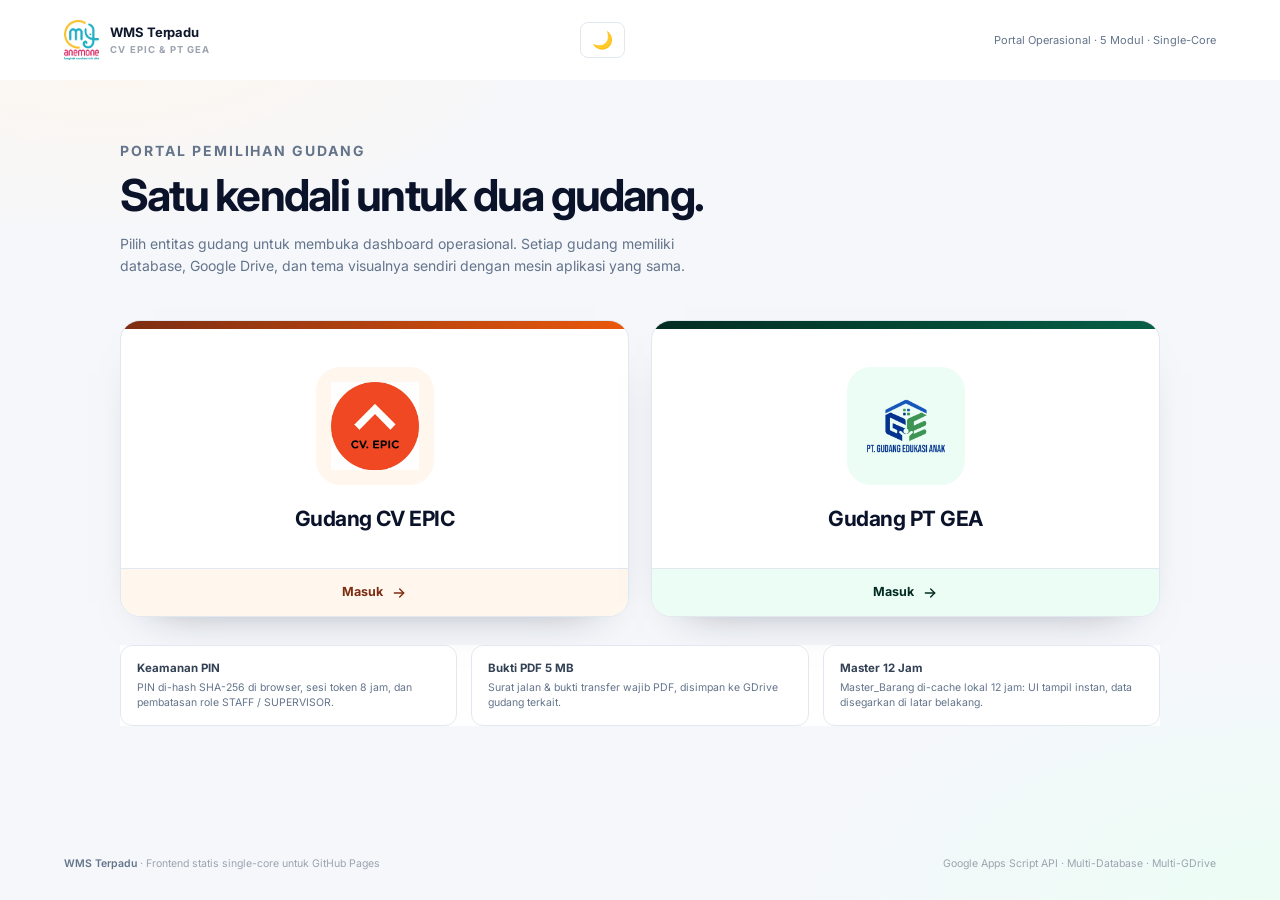
==== commit 037cbe12: "Minimalis UI, tema gelap/terang global, role HOD, SO mingguan/bulanan, dan dashboard-so.html" ====
--- a/index.html
+++ b/index.html
@@ -5,11 +5,14 @@
   <meta name="viewport" content="width=device-width, initial-scale=1">
   <meta name="description" content="Portal WMS Terpadu — pilih gudang CV EPIC atau PT GEA untuk mengakses Inbound, Outbound, Inventory & Transfer, Stock Opname, dan Pengajuan Order.">
   <meta name="theme-color" content="#0F172A">
+  <link rel="icon" type="image/png" href="assets/img/logo-anemone.png">
   <title>WMS Terpadu · Portal Gudang CV EPIC &amp; PT GEA</title>
   <link rel="preconnect" href="https://fonts.googleapis.com">
   <link rel="preconnect" href="https://fonts.gstatic.com" crossorigin>
   <link href="https://fonts.googleapis.com/css2?family=Inter:wght@400;500;600;700&display=swap" rel="stylesheet">
   <link rel="stylesheet" href="css/base.css">
+  <script src="js/theme.js?v=20261124"></script>
+  <link rel="stylesheet" href="css/styles.css?v=20261124">
   <script>
     window.wmsLogoSvgFallback = function (img, initials) {
       if (!img || img.getAttribute('data-fallback') === '1') return;
@@ -48,6 +51,7 @@
         <small>CV EPIC &amp; PT GEA</small>
       </span>
     </div>
+    <button type="button" class="btn btn--ghost btn--sm" data-theme-toggle aria-label="Ganti tema">🌙</button>
     <span class="portal-header__meta">Portal Operasional · 5 Modul · Single-Core</span>
   </header>
 
--- a/css/base.css
+++ b/css/base.css
@@ -1190,6 +1190,69 @@
   font-weight: 600;
 }
 
+
+.status-tabs {
+  display: flex;
+  align-items: center;
+  gap: 6px;
+  padding: 12px 16px 0;
+  overflow-x: auto;
+  scrollbar-width: thin;
+  background: var(--surface);
+}
+
+.status-tabs__tab {
+  display: inline-flex;
+  align-items: center;
+  justify-content: center;
+  gap: 8px;
+  flex: 0 0 auto;
+  min-height: 36px;
+  padding: 7px 12px;
+  border: 1px solid var(--border);
+  border-radius: 8px 8px 0 0;
+  background: var(--surface-muted);
+  color: var(--text-muted);
+  font: inherit;
+  font-size: 12px;
+  font-weight: 600;
+  cursor: pointer;
+  transition: color .15s ease, background .15s ease, border-color .15s ease;
+}
+
+.status-tabs__tab:hover { color: var(--text); }
+.status-tabs__tab.is-active {
+  border-color: var(--primary-color) var(--primary-color) var(--surface);
+  background: var(--surface);
+  color: var(--primary-color);
+  box-shadow: inset 0 2px 0 var(--primary-color);
+}
+
+.tab-badge {
+  display: inline-flex;
+  align-items: center;
+  justify-content: center;
+  min-width: 20px;
+  height: 20px;
+  padding: 0 6px;
+  border-radius: 999px;
+  background: var(--primary-color);
+  color: #fff;
+  font-size: 10px;
+  line-height: 1;
+  font-weight: 700;
+  font-variant-numeric: tabular-nums;
+}
+
+.tab-badge--task { background: #dc2626; color: #fff; }
+.status-tabs__tab[data-status-tab="DISPATCHED"] .tab-badge--task { background: #d97706; }
+.tab-badge--zero { background: #e5e7eb !important; color: #6b7280 !important; }
+
+@media (max-width: 640px) {
+  .status-tabs { padding: 10px 12px 0; gap: 5px; }
+  .status-tabs__tab { min-height: 34px; padding: 6px 9px; font-size: 11px; }
+}
+
 .toolbar {
   display: flex;
   align-items: center;
@@ -2761,6 +2824,15 @@
 .opname-sku-option > span:nth-child(2) { display:grid; flex:1; }
 .opname-sku-option small { color:var(--text-muted); }
 .opname-draft-card { margin-bottom:18px; }
+.opname-progress { display:flex; align-items:center; gap:8px; flex-wrap:wrap; }
+.opname-session-row { cursor:pointer; }
+.opname-session-row:hover { background:var(--surface-muted); }
+.opname-session-row.is-active { background:var(--primary-light); }
+.opname-session-row:focus-visible { outline:2px solid var(--primary-color); outline-offset:-2px; }
+.opname-session-progress { display:flex; align-items:center; gap:8px; min-width:160px; }
+.opname-session-progress__bar { flex:1; height:6px; background:var(--surface-muted); border:1px solid var(--border); border-radius:999px; overflow:hidden; }
+.opname-session-progress__bar > span { display:block; height:100%; background:var(--primary-color); border-radius:inherit; }
+.opname-detail-card { margin-top:18px; }
 @media (max-width:720px) { .opname-sku-option { align-items:flex-start; flex-wrap:wrap; } }
 
 /* ==========================================================================
@@ -2871,6 +2943,45 @@
 .proc-summary__dp {
   background: var(--primary-light);
   border-color: var(--primary-light);
+}
+
+/* Form dinamis: mode TANPA_KESEPAKATAN (pengajuan internal / PR) */
+.proc-hint {
+  color: var(--text-muted);
+  font-size: 11.5px;
+  line-height: 1.45;
+}
+
+.proc-form--tanpa .proc-agg {
+  display: none;
+}
+
+.proc-form--tanpa .proc-items__head,
+.proc-form--tanpa .proc-item {
+  grid-template-columns: 150px minmax(150px, 1fr) 82px 150px 34px;
+}
+
+.proc-form--tanpa .proc-col-subtotal {
+  display: none;
+}
+
+.proc-form--tanpa .proc-summary {
+  grid-template-columns: repeat(2, minmax(0, 1fr));
+}
+
+.proc-form--tanpa .proc-summary__dp,
+.proc-form--tanpa .proc-summary__due {
+  display: none;
+}
+
+@media (max-width: 860px) {
+  .proc-form--tanpa .proc-item {
+    grid-template-columns: minmax(0, 1fr) minmax(0, 1fr);
+  }
+
+  .proc-form--tanpa .proc-summary {
+    grid-template-columns: 1fr 1fr;
+  }
 }
 
 .proc-detail-heading {
@@ -2946,3 +3057,151 @@
     text-align: left;
   }
 }
+
+/* ==========================================================================
+   Outbound — Master Lead Time Pengiriman Outlet
+   ========================================================================== */
+
+.leadtime-panel {
+  display: flex;
+  flex-direction: column;
+  gap: 14px;
+}
+
+.leadtime-form {
+  display: grid;
+  grid-template-columns: minmax(0, 1.6fr) minmax(0, 1.2fr) minmax(0, 0.7fr) auto;
+  gap: 10px;
+  align-items: end;
+  padding: 14px;
+  border: 1px solid var(--border);
+  border-radius: var(--radius-lg);
+  background: var(--surface-muted);
+}
+
+.leadtime-form__action .btn {
+  width: 100%;
+}
+
+.leadtime-toolbar {
+  display: flex;
+  flex-wrap: wrap;
+  align-items: center;
+  gap: 10px;
+}
+
+.leadtime-toolbar .search-field {
+  min-width: 200px;
+}
+
+.leadtime-table-wrap {
+  overflow: auto;
+  max-height: 52vh;
+  border: 1px solid var(--border);
+  border-radius: var(--radius-lg);
+  background: var(--surface);
+}
+
+.leadtime-table-wrap .data-table {
+  min-width: 100%;
+}
+
+.leadtime-table-wrap .data-table thead th {
+  position: sticky;
+  top: 0;
+  z-index: 2;
+}
+
+.leadtime-id {
+  display: block;
+  margin-top: 2px;
+  font-size: 10.5px;
+  letter-spacing: 0.02em;
+}
+
+.input--inline {
+  min-height: 34px;
+  padding: 6px 10px;
+  font-size: 12.5px;
+}
+
+.input--number {
+  width: 88px;
+  text-align: right;
+  font-variant-numeric: tabular-nums;
+}
+
+.leadtime-tag {
+  display: inline-flex;
+  align-items: center;
+  gap: 3px;
+  padding: 2px 8px;
+  border: 1px solid var(--border);
+  border-radius: 999px;
+  background: var(--surface-muted);
+  color: var(--text-soft);
+  font-size: 10.5px;
+  font-weight: 600;
+  line-height: 1.6;
+  white-space: nowrap;
+}
+
+.leadtime-tag strong {
+  color: var(--text);
+  font-weight: 700;
+}
+
+.leadtime-tag--default {
+  border-style: dashed;
+  background: transparent;
+  color: var(--text-muted);
+}
+
+.outbound-schedule {
+  display: grid;
+  gap: 3px;
+  min-width: 148px;
+}
+
+.outbound-schedule__target {
+  font-size: 12px;
+  font-weight: 600;
+  white-space: nowrap;
+}
+
+.outbound-schedule__meta {
+  display: flex;
+  align-items: center;
+  gap: 4px;
+  flex-wrap: wrap;
+  font-size: 10.5px;
+}
+
+.outbound-detail-meta {
+  display: flex;
+  flex-wrap: wrap;
+  align-items: center;
+  gap: 8px;
+  margin-bottom: 8px;
+  font-size: 11.5px;
+}
+
+@media (max-width: 720px) {
+  .leadtime-form {
+    grid-template-columns: minmax(0, 1fr) minmax(0, 1fr);
+  }
+
+  .leadtime-form__action {
+    grid-column: 1 / -1;
+  }
+}
+
+@media (max-width: 520px) {
+  .leadtime-form {
+    grid-template-columns: minmax(0, 1fr);
+  }
+
+  .leadtime-toolbar .search-field {
+    min-width: 0;
+  }
+}
--- a/css/styles.css
+++ b/css/styles.css
@@ -0,0 +1,37 @@
+:root {
+  color-scheme: light;
+  --theme-bg: #f1f5f9; --theme-card: #ffffff; --theme-text: #0f172a;
+  --theme-muted: #64748b; --theme-border: #e2e8f0; --theme-input: #ffffff;
+  --theme-sidebar: #ffffff; --theme-topbar: rgba(255,255,255,.94);
+  --bg: #f1f5f9; --surface: #ffffff; --surface-muted: #f8fafc;
+  --border: #e2e8f0; --text: #0f172a; --text-soft: #334155; --text-muted: #64748b;
+}
+[data-theme="dark"] {
+  color-scheme: dark;
+  --theme-bg: #0B1120; --theme-card: #1E293B; --theme-text: #e2e8f0;
+  --theme-muted: #9aabc2; --theme-border: #334155; --theme-input: #111c2d;
+  --theme-sidebar: #111827; --theme-topbar: rgba(15,23,42,.96);
+  --bg: #0B1120; --surface: #1E293B; --surface-muted: #172337;
+  --border: #334155; --text: #e2e8f0; --text-soft: #cbd5e1; --text-muted: #9aabc2;
+  --sidebar-bg: #111827; --border-strong: #475569;
+}
+html, body { background: var(--theme-bg); color: var(--theme-text); }
+.sidebar, .card, .modal, .login-modal, .stat-card, .portal-header, .portal-card,
+.portal-note, .detail, .state-panel { background-color: var(--theme-card); color: var(--theme-text); border-color: var(--theme-border); }
+.sidebar { background-color: var(--theme-sidebar); }
+.topbar { background: var(--theme-topbar); color: var(--theme-text); }
+.data-table th { background: var(--theme-bg); color: var(--theme-muted); }
+.data-table td, .data-table th, .card__head, .toolbar { border-color: var(--theme-border); }
+.data-table td { color: var(--theme-text); }
+.input, .select, textarea { background: var(--theme-input); color: var(--theme-text); border-color: var(--theme-border); }
+.muted, .module-head__desc, .card__head p, .field-hint { color: var(--theme-muted); }
+[data-theme="dark"] .badge--neutral { color: #cbd5e1; background: #334155; }
+[data-theme="dark"] .badge--warning { color: #fde68a; background: #78350f; }
+[data-theme="dark"] .badge--success { color: #bbf7d0; background: #14532d; }
+[data-theme="dark"] .badge--danger { color: #fecaca; background: #7f1d1d; }
+[data-theme="dark"] .badge--info { color: #bfdbfe; background: #1e3a8a; }
+.sidebar__warehouse, .nav-item__text small, .topbar__eyebrow, .warehouse-badge, .module-head > div:first-child > .eyebrow,
+.module-head > div:first-child > h2, .module-head > div:first-child > .module-head__desc { display: none !important; }
+.module-head { margin-bottom: 12px; }
+.topbar__meta { margin-left: auto; }
+.topbar__actions [data-theme-toggle], .portal-header [data-theme-toggle] { min-width: 38px; font-size: 17px; }
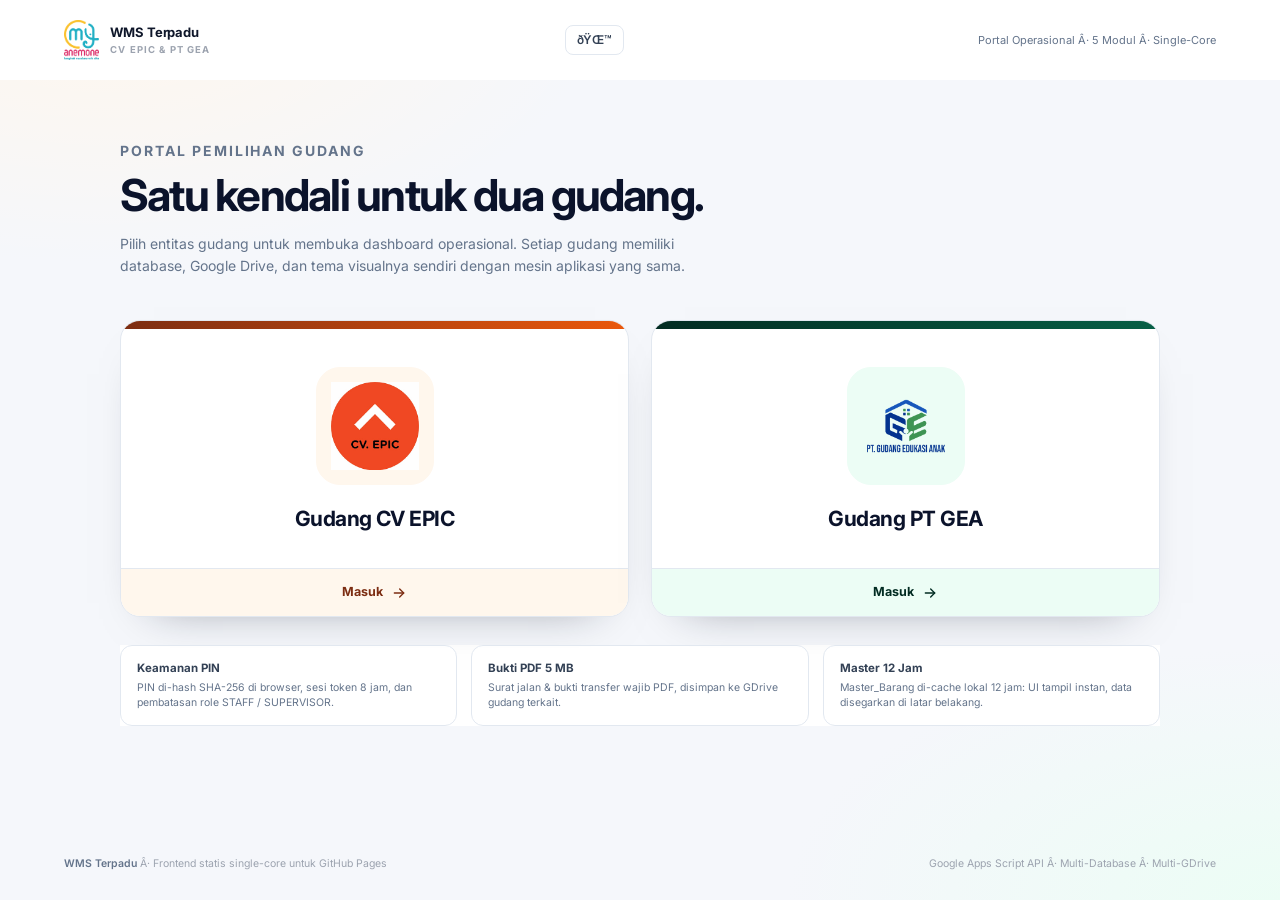
==== commit 8a73392c: "Perbaiki total kontras tema gelap terang di index dan halaman gudang" ====
--- a/index.html
+++ b/index.html
@@ -1,18 +1,18 @@
-<!DOCTYPE html>
-<html lang="id">
+﻿<!DOCTYPE html>
+<html lang="id" data-theme="light">
 <head>
   <meta charset="UTF-8">
   <meta name="viewport" content="width=device-width, initial-scale=1">
-  <meta name="description" content="Portal WMS Terpadu — pilih gudang CV EPIC atau PT GEA untuk mengakses Inbound, Outbound, Inventory & Transfer, Stock Opname, dan Pengajuan Order.">
+  <meta name="description" content="Portal WMS Terpadu â€” pilih gudang CV EPIC atau PT GEA untuk mengakses Inbound, Outbound, Inventory & Transfer, Stock Opname, dan Pengajuan Order.">
   <meta name="theme-color" content="#0F172A">
   <link rel="icon" type="image/png" href="assets/img/logo-anemone.png">
-  <title>WMS Terpadu · Portal Gudang CV EPIC &amp; PT GEA</title>
+  <title>WMS Terpadu Â· Portal Gudang CV EPIC &amp; PT GEA</title>
   <link rel="preconnect" href="https://fonts.googleapis.com">
   <link rel="preconnect" href="https://fonts.gstatic.com" crossorigin>
   <link href="https://fonts.googleapis.com/css2?family=Inter:wght@400;500;600;700&display=swap" rel="stylesheet">
-  <link rel="stylesheet" href="css/base.css">
-  <script src="js/theme.js?v=20261124"></script>
-  <link rel="stylesheet" href="css/styles.css?v=20261124">
+  <link rel="stylesheet" href="css/base.css?v=20261125">
+  <script src="js/theme.js?v=20261125"></script>
+  <link rel="stylesheet" href="css/styles.css?v=20261125">
   <script>
     window.wmsLogoSvgFallback = function (img, initials) {
       if (!img || img.getAttribute('data-fallback') === '1') return;
@@ -51,8 +51,8 @@
         <small>CV EPIC &amp; PT GEA</small>
       </span>
     </div>
-    <button type="button" class="btn btn--ghost btn--sm" data-theme-toggle aria-label="Ganti tema">🌙</button>
-    <span class="portal-header__meta">Portal Operasional · 5 Modul · Single-Core</span>
+    <button type="button" class="btn btn--ghost btn--sm" data-theme-toggle aria-label="Ganti tema">ðŸŒ™</button>
+    <span class="portal-header__meta">Portal Operasional Â· 5 Modul Â· Single-Core</span>
   </header>
 
   <main class="portal-main">
@@ -109,10 +109,11 @@
   </main>
 
   <footer class="portal-footer">
-    <span><strong>WMS Terpadu</strong> · Frontend statis single-core untuk GitHub Pages</span>
-    <span>Google Apps Script API · Multi-Database · Multi-GDrive</span>
+    <span><strong>WMS Terpadu</strong> Â· Frontend statis single-core untuk GitHub Pages</span>
+    <span>Google Apps Script API Â· Multi-Database Â· Multi-GDrive</span>
   </footer>
 
   <div class="toast-root" id="toast-root" aria-live="polite"></div>
 </body>
 </html>
+
--- a/css/base.css
+++ b/css/base.css
@@ -9,30 +9,29 @@
   --primary-color: #1e3a8a;
   --primary-hover: #1d4ed8;
   --primary-light: #eff6ff;
-  --sidebar-bg: #172554;
   --badge-accent: #dbeafe;
 
-  /* Netral & semantik */
-  --bg: #f5f7fb;
-  --surface: #ffffff;
-  --surface-muted: #f8fafc;
-  --border: #e5e7eb;
-  --border-strong: #cbd5e1;
-  --text: #111827;
-  --text-soft: #374151;
-  --text-muted: #6b7280;
-  --text-faint: #9ca3af;
-  --success: #15803d;
-  --success-bg: #dcfce7;
-  --success-border: #bbf7d0;
-  --warning: #b45309;
-  --warning-bg: #fef3c7;
-  --warning-border: #fde68a;
-  --danger: #b91c1c;
-  --danger-bg: #fee2e2;
-  --danger-border: #fecaca;
-  --info: #1d4ed8;
-  --info-bg: #dbeafe;
+  /* Netral & semantik - di-override oleh --theme-* dari styles.css */
+  --bg: var(--theme-bg);
+  --surface: var(--theme-card);
+  --surface-muted: var(--theme-surface-muted, #f8fafc);
+  --border: var(--theme-border);
+  --border-strong: var(--theme-border-strong, #cbd5e1);
+  --text: var(--theme-text);
+  --text-soft: var(--theme-text-soft);
+  --text-muted: var(--theme-text-muted);
+  --text-faint: var(--theme-text-faint, #9ca3af);
+  --success: var(--success-color, #15803d);
+  --success-bg: var(--success-bg, #dcfce7);
+  --success-border: var(--success-border, #bbf7d0);
+  --warning: var(--warning-color, #b45309);
+  --warning-bg: var(--warning-bg, #fef3c7);
+  --warning-border: var(--warning-border, #fde68a);
+  --danger: var(--danger-color, #b91c1c);
+  --danger-bg: var(--danger-bg, #fee2e2);
+  --danger-border: var(--danger-border, #fecaca);
+  --info: var(--info-color, #1d4ed8);
+  --info-bg: var(--info-bg, #dbeafe);
 
   /* Ukuran & bayangan */
   --sidebar-width: 264px;
@@ -204,8 +203,8 @@
   display: flex;
   flex-direction: column;
   padding: 20px 16px 16px;
-  color: #e2e8f0;
-  background-color: var(--sidebar-bg);
+  color: var(--theme-sidebar-text);
+  background-color: var(--theme-sidebar);
   background-image: radial-gradient(120% 55% at 0% 0%, rgba(255, 255, 255, 0.1), transparent 60%);
   border-right: 1px solid rgba(255, 255, 255, 0.06);
 }
@@ -304,8 +303,8 @@
   font-size: 10.5px;
   font-weight: 700;
   letter-spacing: 0.08em;
-  color: var(--sidebar-bg);
-  background: var(--badge-accent);
+  color: var(--theme-sidebar);
+  background: var(--theme-sidebar-text);
 }
 
 .sidebar__nav {
@@ -1999,7 +1998,7 @@
 .login-modal__accent {
   height: 6px;
   flex: none;
-  background: linear-gradient(90deg, var(--sidebar-bg), var(--primary-color) 55%, var(--primary-hover));
+  background: linear-gradient(90deg, var(--theme-sidebar), var(--primary-color) 55%, var(--primary-hover));
 }
 
 .login-modal .modal__body {
--- a/css/styles.css
+++ b/css/styles.css
@@ -1,37 +1,759 @@
+/* ==========================================================================
+   styles.css — WMS Terpadu CV EPIC & PT GEA
+   Tema: Light Mode (:root) & Dark Mode ([data-theme="dark"])
+   Semua warna menggunakan variabel --theme-* untuk konsistensi di seluruh halaman.
+   ========================================================================== */
+
 :root {
   color-scheme: light;
-  --theme-bg: #f1f5f9; --theme-card: #ffffff; --theme-text: #0f172a;
-  --theme-muted: #64748b; --theme-border: #e2e8f0; --theme-input: #ffffff;
-  --theme-sidebar: #ffffff; --theme-topbar: rgba(255,255,255,.94);
-  --bg: #f1f5f9; --surface: #ffffff; --surface-muted: #f8fafc;
-  --border: #e2e8f0; --text: #0f172a; --text-soft: #334155; --text-muted: #64748b;
-}
+  --theme-bg: #f1f5f9;
+  --theme-card: #ffffff;
+  --theme-text: #0f172a;
+  --theme-muted: #64748b;
+  --theme-border: #e2e8f0;
+  --theme-input: #ffffff;
+  --theme-sidebar: #ffffff;
+  --theme-sidebar-text: #0f172a;
+  --theme-topbar: rgba(255,255,255,.94);
+  --bg: #f1f5f9;
+  --surface: #ffffff;
+  --surface-muted: #f8fafc;
+  --border: #e2e8f0;
+  --text: #0f172a;
+  --text-soft: #334155;
+  --text-muted: #64748b;
+}
+
 [data-theme="dark"] {
   color-scheme: dark;
-  --theme-bg: #0B1120; --theme-card: #1E293B; --theme-text: #e2e8f0;
-  --theme-muted: #9aabc2; --theme-border: #334155; --theme-input: #111c2d;
-  --theme-sidebar: #111827; --theme-topbar: rgba(15,23,42,.96);
-  --bg: #0B1120; --surface: #1E293B; --surface-muted: #172337;
-  --border: #334155; --text: #e2e8f0; --text-soft: #cbd5e1; --text-muted: #9aabc2;
-  --sidebar-bg: #111827; --border-strong: #475569;
-}
+  --theme-bg: #0b1120;
+  --theme-card: #1e293b;
+  --theme-text: #e2e8f0;
+  --theme-muted: #94a3b8;
+  --theme-border: #334155;
+  --theme-input: #1e2d3d;
+  --theme-sidebar: #0f172a;
+  --theme-sidebar-text: #f8fafc;
+  --theme-topbar: rgba(15,23,42,.96);
+  --bg: #0b1120;
+  --surface: #1e293b;
+  --surface-muted: #172337;
+  --border: #334155;
+  --text: #f8fafc;
+  --text-soft: #cbd5e1;
+  --text-muted: #94a3b8;
+}
+
+/* --- Root & Body --- */
 html, body { background: var(--theme-bg); color: var(--theme-text); }
+
+/* --- Shared Component Bases --- */
 .sidebar, .card, .modal, .login-modal, .stat-card, .portal-header, .portal-card,
-.portal-note, .detail, .state-panel { background-color: var(--theme-card); color: var(--theme-text); border-color: var(--theme-border); }
-.sidebar { background-color: var(--theme-sidebar); }
-.topbar { background: var(--theme-topbar); color: var(--theme-text); }
-.data-table th { background: var(--theme-bg); color: var(--theme-muted); }
-.data-table td, .data-table th, .card__head, .toolbar { border-color: var(--theme-border); }
-.data-table td { color: var(--theme-text); }
-.input, .select, textarea { background: var(--theme-input); color: var(--theme-text); border-color: var(--theme-border); }
-.muted, .module-head__desc, .card__head p, .field-hint { color: var(--theme-muted); }
-[data-theme="dark"] .badge--neutral { color: #cbd5e1; background: #334155; }
-[data-theme="dark"] .badge--warning { color: #fde68a; background: #78350f; }
-[data-theme="dark"] .badge--success { color: #bbf7d0; background: #14532d; }
-[data-theme="dark"] .badge--danger { color: #fecaca; background: #7f1d1d; }
-[data-theme="dark"] .badge--info { color: #bfdbfe; background: #1e3a8a; }
-.sidebar__warehouse, .nav-item__text small, .topbar__eyebrow, .warehouse-badge, .module-head > div:first-child > .eyebrow,
-.module-head > div:first-child > h2, .module-head > div:first-child > .module-head__desc { display: none !important; }
-.module-head { margin-bottom: 12px; }
-.topbar__meta { margin-left: auto; }
-.topbar__actions [data-theme-toggle], .portal-header [data-theme-toggle] { min-width: 38px; font-size: 17px; }
+.portal-note, .detail, .state-panel {
+  background-color: var(--theme-card);
+  color: var(--theme-text);
+  border-color: var(--theme-border);
+}
+.sidebar { background-color: var(--theme-sidebar); color: var(--theme-sidebar-text); }
+
+/* --- base.css compatibility: override sidebar bg from theme files --- */
+/* theme-epic.css sets --sidebar-bg: #7c2d12; theme-gea.css sets --sidebar-bg: #022c22 */
+/* styles.css now uses var(--theme-sidebar) which is already overridden above */
+/* No additional rules needed -- the [data-theme="dark"] block above handles it */
+
+/* --- Light Mode Sidebar Contrast --- */
+
+/* When sidebar uses light background, ensure high-contrast dark text */
+[data-theme="light"] .sidebar__brand strong,
+[data-theme="light"] .sidebar__brand small,
+[data-theme="light"] .sidebar__section,
+[data-theme="light"] .nav-item__text,
+[data-theme="light"] .nav-item__text small,
+[data-theme="light"] .sidebar__footer strong,
+[data-theme="light"] .sidebar__footer .status-dot,
+[data-theme="light"] .sidebar__warehouse strong {
+  color: var(--theme-sidebar-text) !important;
+}
+
+/* Active nav item in light mode - soft highlight with sharp text */
+[data-theme="light"] .nav-item.is-active {
+  background: rgba(147, 197, 253, 0.15);
+  color: var(--theme-text) !important;
+}
+[data-theme="light"] .nav-item.is-active .nav-item__text small {
+  color: rgba(147, 197, 253, 0.7) !important;
+}
+
+/* Active nav item in dark mode - soft highlight with sharp text */
+[data-theme="dark"] .nav-item.is-active {
+  background: rgba(51, 65, 85, 0.25);
+  color: var(--theme-text) !important;
+}
+[data-theme="dark"] .nav-item.is-active .nav-item__text small {
+  color: var(--theme-text-soft) !important;
+}
+
+/* Sidebar section labels - ensure contrast */
+.sidebar__section {
+  margin: 14px 10px 6px;
+  font-size: 9.5px;
+  font-weight: 700;
+  letter-spacing: 0.16em;
+  text-transform: uppercase;
+  color: var(--text-soft);
+}
+
+/* Sidebar warehouse badge */
+.sidebar__warehouse {
+  margin: 18px 4px 10px;
+  padding: 13px 14px;
+  border-radius: 13px;
+  background: var(--theme-sidebar);
+  border: 1px solid var(--border);
+}
+.sidebar__warehouse-label {
+  display: block;
+  font-size: 9.5px;
+  font-weight: 700;
+  letter-spacing: 0.14em;
+  text-transform: uppercase;
+  color: var(--text-soft);
+}
+.sidebar__warehouse strong {
+  display: block;
+  margin-top: 4px;
+  font-size: 13.5px;
+  color: var(--theme-sidebar-text) !important;
+}
+.sidebar__warehouse-code {
+  display: inline-flex;
+  margin-top: 7px;
+  padding: 2px 8px;
+  border-radius: 6px;
+  font-family: var(--font-mono);
+  font-size: 10.5px;
+  font-weight: 700;
+  letter-spacing: 0.08em;
+  color: var(--theme-sidebar);
+  background: var(--theme-sidebar-text);
+}
+
+/* --- Topbar --- */
+.topbar {
+  position: sticky;
+  top: 0;
+  z-index: 40;
+  display: flex;
+  align-items: center;
+  gap: 14px;
+  min-height: var(--header-height);
+  padding: 12px 28px;
+  background: var(--theme-topbar);
+  backdrop-filter: blur(14px);
+  border-bottom: 1px solid var(--border);
+}
+.topbar__context { min-width: 0; }
+.topbar__eyebrow {
+  display: block;
+  font-size: 9.5px;
+  font-weight: 700;
+  letter-spacing: 0.14em;
+  text-transform: uppercase;
+  color: var(--text-muted);
+}
+.topbar__title {
+  margin: 1px 0 0;
+  font-size: 17px;
+  font-weight: 700;
+  letter-spacing: -0.02em;
+  color: var(--text);
+  white-space: nowrap;
+  overflow: hidden;
+  text-overflow: ellipsis;
+}
+/* Active page title in dark mode - bright white */
+[data-theme="dark"] .topbar__title { color: #f8fafc !important; }
+
+.topbar__meta { display: flex; align-items: center; gap: 8px; margin-left: 6px; }
+.warehouse-badge {
+  display: inline-flex;
+  align-items: center;
+  gap: 7px;
+  padding: 5px 10px;
+  border-radius: 999px;
+  border: 1px solid var(--border);
+  background: var(--primary-light);
+  color: var(--primary-color);
+  font-size: 11.5px;
+  font-weight: 600;
+  white-space: nowrap;
+}
+.warehouse-badge .dot { width: 6px; height: 6px; border-radius: 50%; background: var(--primary-color); }
+.warehouse-badge code { padding: 1px 5px; border-radius: 4px; background: rgba(255, 255, 255, 0.75); font-size: 9.5px; font-weight: 700; letter-spacing: 0.06em; }
+
+.api-status {
+  display: inline-flex;
+  align-items: center;
+  gap: 7px;
+  padding: 5px 9px;
+  border-radius: 999px;
+  font-size: 11.5px;
+  color: var(--text-muted);
+  white-space: nowrap;
+}
+.api-status__dot { width: 7px; height: 7px; border-radius: 50%; background: var(--text-faint); transition: background 0.2s ease, box-shadow 0.2s ease; }
+.api-status[data-api-status="online"] { color: var(--success); }
+.api-status[data-api-status="online"] .api-status__dot { background: #22c55e; box-shadow: 0 0 0 3px rgba(34, 197, 94, 0.16); }
+.api-status[data-api-status="offline"] { color: var(--danger); }
+.api-status[data-api-status="offline"] .api-status__dot { background: #ef4444; box-shadow: 0 0 0 3px rgba(239, 68, 68, 0.14); }
+.api-status[data-api-status="checking"] { color: var(--warning); }
+.api-status[data-api-status="checking"] .api-status__dot { background: #f59e0b; animation: pulse-dot 1.1s ease-in-out infinite; }
+
+.user-chip {
+  display: flex;
+  align-items: center;
+  gap: 10px;
+  margin-left: auto;
+  min-width: 0;
+}
+.avatar {
+  flex: none;
+  width: 34px;
+  height: 34px;
+  display: grid;
+  place-items: center;
+  border-radius: 50%;
+  border: 1px solid var(--border);
+  background: var(--primary-light);
+  color: var(--primary-color);
+  font-size: 11.5px;
+  font-weight: 700;
+  letter-spacing: 0.03em;
+}
+.user-chip__text { min-width: 0; }
+.user-chip__name {
+  display: block;
+  font-size: 12.5px;
+  font-weight: 600;
+  line-height: 1.25;
+  white-space: nowrap;
+  overflow: hidden;
+  text-overflow: ellipsis;
+  max-width: 180px;
+}
+.user-chip__role {
+  display: block;
+  font-size: 10.5px;
+  color: var(--text-muted);
+  white-space: nowrap;
+}
+
+.topbar__actions {
+  display: flex;
+  align-items: center;
+  gap: 8px;
+  padding-left: 14px;
+  border-left: 1px solid var(--border);
+}
+
+/* --- Buttons --- */
+.btn {
+  display: inline-flex;
+  align-items: center;
+  justify-content: center;
+  gap: 7px;
+  padding: 9px 15px;
+  border: 1px solid transparent;
+  border-radius: var(--radius-md);
+  background: transparent;
+  color: var(--text);
+  font-size: 13px;
+  font-weight: 600;
+  line-height: 1.3;
+  white-space: nowrap;
+  transition: background 0.16s ease, border-color 0.16s ease, color 0.16s ease, box-shadow 0.16s ease, transform 0.06s ease;
+}
+.btn:active { transform: translateY(1px); }
+.btn svg { width: 15px; height: 15px; }
+
+/* Primary */
+.btn--primary {
+  background: var(--primary-color);
+  color: #ffffff;
+  box-shadow: 0 8px 16px -10px rgba(15, 23, 42, 0.55);
+}
+.btn--primary:hover { background: var(--primary-hover); }
+
+/* Secondary - FIXED for dark mode: no white overflow */
+.btn--secondary {
+  background: var(--primary-light);
+  border-color: var(--badge-accent);
+  color: var(--primary-color);
+}
+.btn--secondary:hover { border-color: var(--primary-color); }
+
+/* Secondary button in dark mode - dark surface with contrasting text */
+[data-theme="dark"] .btn--secondary {
+  background: var(--theme-card) !important;
+  border-color: var(--theme-border) !important;
+  color: #f1f5f9 !important;
+}
+[data-theme="dark"] .btn--secondary:hover {
+  border-color: var(--primary-color) !important;
+  color: #f8fafc !important;
+}
+
+/* Ghost - FIXED for dark mode */
+.btn--ghost {
+  background: var(--surface);
+  border-color: var(--border);
+  color: var(--text-soft);
+}
+.btn--ghost:hover {
+  background: var(--surface-muted);
+  border-color: var(--border-strong);
+  color: var(--text);
+}
+
+/* Ghost button text in dark mode - bright contrast */
+[data-theme="dark"] .btn--ghost {
+  color: #f1f5f9 !important;
+}
+[data-theme="dark"] .btn--ghost:hover {
+  color: #e2e8f0 !important;
+}
+
+/* Danger ghost - FIXED for dark mode (no white overflow) */
+.btn--danger-ghost {
+  background: var(--surface);
+  border-color: var(--danger-border);
+  color: var(--danger);
+}
+.btn--danger-ghost:hover {
+  background: var(--surface-muted);
+  border-color: var(--border-strong);
+  color: var(--danger);
+}
+
+/* Logout button - soft red accent on dark background */
+[data-theme="dark"] .btn--danger-ghost {
+  color: #f87171 !important;
+  border-color: #f87171 !important;
+}
+[data-theme="dark"] .btn--danger-ghost:hover {
+  background: #fee2e2;
+  color: #b91c1c;
+}
+
+/* Small */
+.btn--sm {
+  padding: 6px 11px;
+  border-radius: var(--radius-sm);
+  font-size: 12px;
+}
+
+/* --- Badges --- */
+.badge {
+  display: inline-flex;
+  align-items: center;
+  gap: 5px;
+  padding: 3px 8px;
+  border: 1px solid transparent;
+  border-radius: 999px;
+  font-size: 9.5px;
+  font-weight: 700;
+  letter-spacing: 0.05em;
+  text-transform: uppercase;
+  white-space: nowrap;
+  line-height: 1.6;
+}
+.badge__dot { width: 5px; height: 5px; border-radius: 50%; background: currentColor; }
+
+.badge--neutral {
+  color: var(--text-soft);
+  background: var(--surface-muted);
+  border-color: var(--border);
+}
+.badge--warning { color: var(--warning); background: var(--warning-bg); border-color: var(--warning-border); }
+.badge--success { color: var(--success); background: var(--success-bg); border-color: var(--success-border); }
+.badge--danger { color: var(--danger); background: var(--danger-bg); border-color: var(--danger-border); }
+.badge--info { color: var(--info); background: var(--info-bg); border-color: var(--info-bg); }
+.badge--accent { color: var(--primary-color); background: var(--badge-accent); border-color: var(--badge-accent); }
+
+/* Pill */
+.pill {
+  display: inline-flex;
+  align-items: center;
+  gap: 6px;
+  padding: 4px 10px;
+  border: 1px solid var(--badge-accent);
+  border-radius: 999px;
+  background: var(--primary-light);
+  color: var(--primary-color);
+  font-size: 11px;
+  font-weight: 600;
+  white-space: nowrap;
+}
+.pill--muted {
+  background: var(--surface-muted);
+  border-color: var(--border);
+  color: var(--text-muted);
+}
+
+/* --- Forms --- */
+.input,
+.select,
+.textarea {
+  width: 100%;
+  min-height: 40px;
+  padding: 9px 12px;
+  border: 1px solid var(--border);
+  border-radius: var(--radius-md);
+  background: var(--surface);
+  color: var(--theme-text);
+  font-size: 13.5px;
+  transition: border-color 0.15s ease, box-shadow 0.15s ease;
+}
+.input::placeholder,
+.textarea::placeholder { color: var(--text-faint); }
+
+.input:focus,
+.select:focus,
+.textarea:focus {
+  outline: none;
+  border-color: var(--primary-color);
+  box-shadow: var(--ring);
+}
+.input[readonly],
+.input:disabled,
+.select:disabled { background: var(--surface-muted); color: var(--text-muted); }
+
+.select {
+  appearance: none;
+  -webkit-appearance: none;
+  padding-right: 34px;
+  background-image: url("data:image/svg+xml;charset=UTF-8,%3Csvg xmlns='http://www.w3.org/2000/svg' width='14' height='14' viewBox='0 0 24 24' fill='none' stroke='var(--text-muted)' stroke-width='2.4' stroke-linecap='round' stroke-linejoin='round'%3E%3Cpath d='m6 9 6 6 6-6'/%3E%3C/svg%3E");
+  background-repeat: no-repeat;
+  background-position: right 12px center;
+  background-size: 14px;
+}
+.select--sm {
+  width: auto;
+  min-height: 34px;
+  padding: 6px 30px 6px 10px;
+  border-radius: var(--radius-sm);
+  font-size: 12px;
+  background-position: right 9px center;
+}
+
+/* --- Tables --- */
+.data-table {
+  width: 100%;
+  min-width: 880px;
+  border-collapse: separate;
+  border-spacing: 0;
+  font-size: 12.5px;
+}
+.data-table thead th {
+  position: sticky;
+  top: 0;
+  z-index: 1;
+  padding: 10px 14px;
+  background: var(--surface-muted);
+  border-bottom: 1px solid var(--border);
+  color: var(--text-soft);
+  font-size: 9.5px;
+  font-weight: 700;
+  letter-spacing: 0.08em;
+  text-transform: uppercase;
+  text-align: left;
+  white-space: nowrap;
+}
+.data-table tbody td {
+  padding: 11px 14px;
+  border-bottom: 1px solid var(--border);
+  vertical-align: middle;
+  color: var(--theme-text);
+}
+.data-table tbody tr:last-child td { border-bottom: 0; }
+.data-table tbody tr[data-row]:hover { background: var(--surface-muted); }
+.data-table tbody tr[data-row][data-kartu-sku] { cursor: pointer; }
+.data-table .actions-cell { white-space: nowrap; text-align: right; }
+.data-table .cell-stack .strong { white-space: nowrap; }
+.data-table tbody tr[data-row] td:first-child {
+  font-weight: 600;
+  color: var(--theme-text);
+  white-space: nowrap;
+}
+.data-table .num { text-align: right; font-variant-numeric: tabular-nums; white-space: nowrap; }
+.data-table .num--pos { color: var(--success); font-weight: 600; }
+.data-table .num--neg { color: var(--danger); font-weight: 600; }
+
+/* --- Status Tabs --- */
+.status-tabs {
+  display: flex;
+  align-items: center;
+  gap: 6px;
+  padding: 12px 16px 0;
+  overflow-x: auto;
+  scrollbar-width: thin;
+  background: var(--surface);
+}
+.status-tabs__tab {
+  display: inline-flex;
+  align-items: center;
+  justify-content: center;
+  gap: 8px;
+  flex: 0 0 auto;
+  min-height: 36px;
+  padding: 7px 12px;
+  border: 1px solid var(--border);
+  border-radius: 8px 8px 0 0;
+  background: var(--surface-muted);
+  color: var(--text-muted);
+  font: inherit;
+  font-size: 12px;
+  font-weight: 600;
+  cursor: pointer;
+  transition: color .15s ease, background .15s ease, border-color .15s ease;
+}
+.status-tabs__tab:hover { color: var(--text); }
+.status-tabs__tab.is-active {
+  border-color: var(--primary-color) var(--primary-color) var(--surface);
+  background: var(--surface);
+  color: var(--primary-color);
+  box-shadow: inset 0 2px 0 var(--primary-color);
+}
+
+/* Status tabs active in dark mode */
+[data-theme="dark"] .status-tabs__tab.is-active {
+  color: var(--primary-color);
+}
+
+/* --- Sub-nav (module tabs) --- */
+.subnav {
+  display: inline-flex;
+  flex-wrap: wrap;
+  gap: 3px;
+  padding: 4px;
+  border: 1px solid var(--border);
+  border-radius: 12px;
+  background: var(--surface-muted);
+  margin: 16px 0 18px;
+}
+.subnav__btn {
+  padding: 7px 13px;
+  border: 0;
+  border-radius: 8px;
+  background: transparent;
+  color: var(--text-muted);
+  font-size: 12px;
+  font-weight: 600;
+  transition: background 0.15s ease, color 0.15s ease, box-shadow 0.15s ease;
+}
+.subnav__btn:hover { color: var(--text); }
+.subnav__btn.is-active {
+  background: var(--surface);
+  color: var(--primary-color);
+  box-shadow: 0 2px 6px rgba(15, 23, 42, 0.08);
+}
+
+/* Sub-nav active in dark mode */
+[data-theme="dark"] .subnav__btn.is-active {
+  color: var(--primary-color);
+}
+
+/* --- Kartu KPI --- */
+.kpi-grid {
+  display: grid;
+  grid-template-columns: repeat(auto-fit, minmax(140px, 1fr));
+  gap: 12px;
+  margin: 16px 0;
+}
+
+.kpi-card {
+  position: relative;
+  padding: 16px 20px;
+  border-radius: var(--radius-lg);
+  background: var(--theme-card);
+  border: 1px solid var(--theme-border);
+  transition: background 0.2s ease, border-color 0.2s ease;
+}
+
+/* KPI cards in dark mode - uniform dark surface, no white overflow */
+[data-theme="dark"] .kpi-card {
+  background: var(--theme-card);
+  border-color: var(--theme-border);
+  color: var(--theme-text);
+}
+
+/* Remove white background/gradient on first KPI card in dark mode */
+[data-theme="dark"] .kpi-card:first-child {
+  background: var(--theme-card);
+  border-top: 2px solid var(--theme-border);
+  border-left: 2px solid var(--theme-border);
+}
+
+/* KPI value - main number */
+.kpi-value {
+  display: block;
+  margin-top: 4px;
+  font-size: 22px;
+  font-weight: 700;
+  letter-spacing: -0.02em;
+  line-height: 1.1;
+  color: var(--kpi-value-color, var(--text));
+}
+
+/* KPI label - subtitle/description */
+.kpi-label {
+  display: block;
+  margin-top: 6px;
+  font-size: 11px;
+  font-weight: 600;
+  letter-spacing: 0.04em;
+  text-transform: uppercase;
+  color: var(--kpi-label-color, var(--text-muted));
+}
+
+/* KPI sub-label - lower priority info */
+.kpi-sub {
+  display: block;
+  margin-top: 2px;
+  font-size: 10px;
+  font-weight: 400;
+  color: var(--kpi-sub-color, var(--text-soft));
+}
+
+/* --- Modal --- */
+.modal-backdrop {
+  position: fixed;
+  inset: 0;
+  z-index: 100;
+  display: flex;
+  align-items: center;
+  justify-content: center;
+  padding: 20px;
+  background: rgba(15, 23, 42, 0.55);
+  backdrop-filter: blur(4px);
+  opacity: 0;
+  pointer-events: none;
+  transition: opacity 0.18s ease;
+}
+.modal-backdrop.is-open { opacity: 1; pointer-events: auto; }
+
+.modal {
+  display: flex;
+  flex-direction: column;
+  width: 100%;
+  max-width: 560px;
+  max-height: calc(100vh - 40px);
+  overflow: hidden;
+  border-radius: var(--radius-xl);
+  background: var(--surface);
+  box-shadow: var(--shadow-lg);
+  transform: translateY(12px) scale(0.985);
+  transition: transform 0.2s ease;
+}
+.modal-backdrop.is-open .modal { transform: none; }
+.modal--sm { max-width: 450px; }
+.modal--lg { max-width: 720px; }
+.modal--xl { max-width: 920px; }
+
+.modal__header {
+  display: flex;
+  align-items: flex-start;
+  justify-content: space-between;
+  gap: 14px;
+  padding: 20px 22px 13px;
+}
+.modal__header h3 {
+  font-size: 18px;
+  font-weight: 700;
+  letter-spacing: -0.02em;
+  color: var(--text);
+}
+.modal__header p:not(.eyebrow) {
+  margin-top: 4px;
+  font-size: 12px;
+  color: var(--text-muted);
+}
+.modal__close {
+  flex: none;
+  border-color: transparent;
+  background: transparent;
+}
+.modal__close svg { width: 16px; height: 16px; }
+
+.modal__body { padding: 4px 22px 20px; overflow-y: auto; }
+
+.modal__footer {
+  display: flex;
+  align-items: center;
+  justify-content: flex-end;
+  gap: 9px;
+  flex-wrap: wrap;
+  padding: 14px 22px 18px;
+  border-top: 1px solid var(--border);
+  background: var(--surface);
+}
+
+/* --- Dark Mode: Status Tabs & Sub-nav --- */
+[data-theme="dark"] .status-tabs__tab.is-active { color: var(--primary-color) !important; }
+[data-theme="dark"] .subnav__btn.is-active { color: var(--primary-color) !important; }
+
+/* --- Dark Mode: Login Modal & Portal --- */
+[data-theme="dark"] .login-modal, [data-theme="dark"] .login-modal * { background-color: var(--theme-card) !important; color: var(--theme-text) !important; }
+[data-theme="dark"] .login-modal .input, [data-theme="dark"] .login-modal .select { background: var(--theme-input) !important; color: var(--theme-text) !important; border-color: var(--theme-border) !important; }
+[data-theme="dark"] .login-brand__meta strong { color: var(--theme-text); }
+[data-theme="dark"] .login-brand__meta span { color: var(--theme-muted); }
+[data-theme="dark"] .login-heading { color: var(--theme-text); }
+[data-theme="dark"] .login-sub { color: var(--theme-muted); }
+
+/* --- Dark Mode: Portal --- */
+[data-theme="dark"] .portal-header { background: rgba(15, 23, 42, 0.96) !important; color: var(--theme-text); }
+[data-theme="dark"] .portal-header * { color: var(--theme-text) !important; }
+[data-theme="dark"] .portal-card { background: var(--theme-card) !important; color: var(--theme-text) !important; border-color: var(--theme-border); }
+[data-theme="dark"] .portal-card__title { color: var(--theme-text); }
+[data-theme="dark"] .portal-note { background: var(--theme-card) !important; color: var(--theme-text); }
+[data-theme="dark"] .portal-note__item { background: var(--theme-card) !important; color: var(--theme-text); }
+[data-theme="dark"] .portal-note__item strong { color: var(--theme-text); }
+[data-theme="dark"] .portal-note__item span { color: var(--theme-muted); }
+[data-theme="dark"] .portal-footer { color: var(--theme-muted); }
+[data-theme="dark"] .portal-footer strong { color: var(--theme-text); }
+
+/* --- Dark Mode: Status Tabs specific hover states --- */
+[data-theme="dark"] .status-tabs__tab:hover { color: var(--theme-text); }
+
+/* --- Dark Mode: Toast (inline in base.css, verified) --- */
+
+/* --- Dark Mode: Portal body --- */
+[data-theme="dark"] body.portal-body { background: var(--theme-bg) !important; color: var(--theme-text) !important; }
+
+/* --- Dark Mode: App Footer --- */
+[data-theme="dark"] .app-footer { color: var(--theme-muted) !important; }
+[data-theme="dark"] .app-footer strong { color: var(--theme-text) !important; }
+
+/* --- Dark Mode: Toolbar --- */
+[data-theme="dark"] .toolbar { background: var(--theme-card) !important; }
+
+/* --- Dark Mode: Skeleton --- */
+[data-theme="dark"] .skeleton { background: linear-gradient(90deg, #1e293b 25%, #263349 37%, #1e293b 63%) !important; }
+
+/* --- Dark Mode: File-related styles --- */
+[data-theme="dark"] .file-drop { background: var(--theme-card); border-color: var(--theme-border); }
+[data-theme="dark"] .file-drop__icon { background: var(--surface); color: var(--theme-text); }
+[data-theme="dark"] .file-chip { background: var(--surface); }
+[data-theme="dark"] .file-chip__name { color: var(--theme-text); }
+[data-theme="dark"] .file-chip__icon { background: var(--danger-bg); color: var(--danger); }
+
+/* --- Verify: no hardcoded colors override theme variables --- */
+/* The only hardcoded colors below are inside [data-theme="light"] or [data-theme="dark"] 
+   rules, so they never override the opposite theme. */
+
+/* Light theme specific */
+[data-theme="light"] .topbar { background: rgba(255,255,255,.94); }
+/* Dark theme specific */
+[data-theme="dark"] .topbar { background: rgba(15,23,42,.96); }
+
+/* End of styles.css */
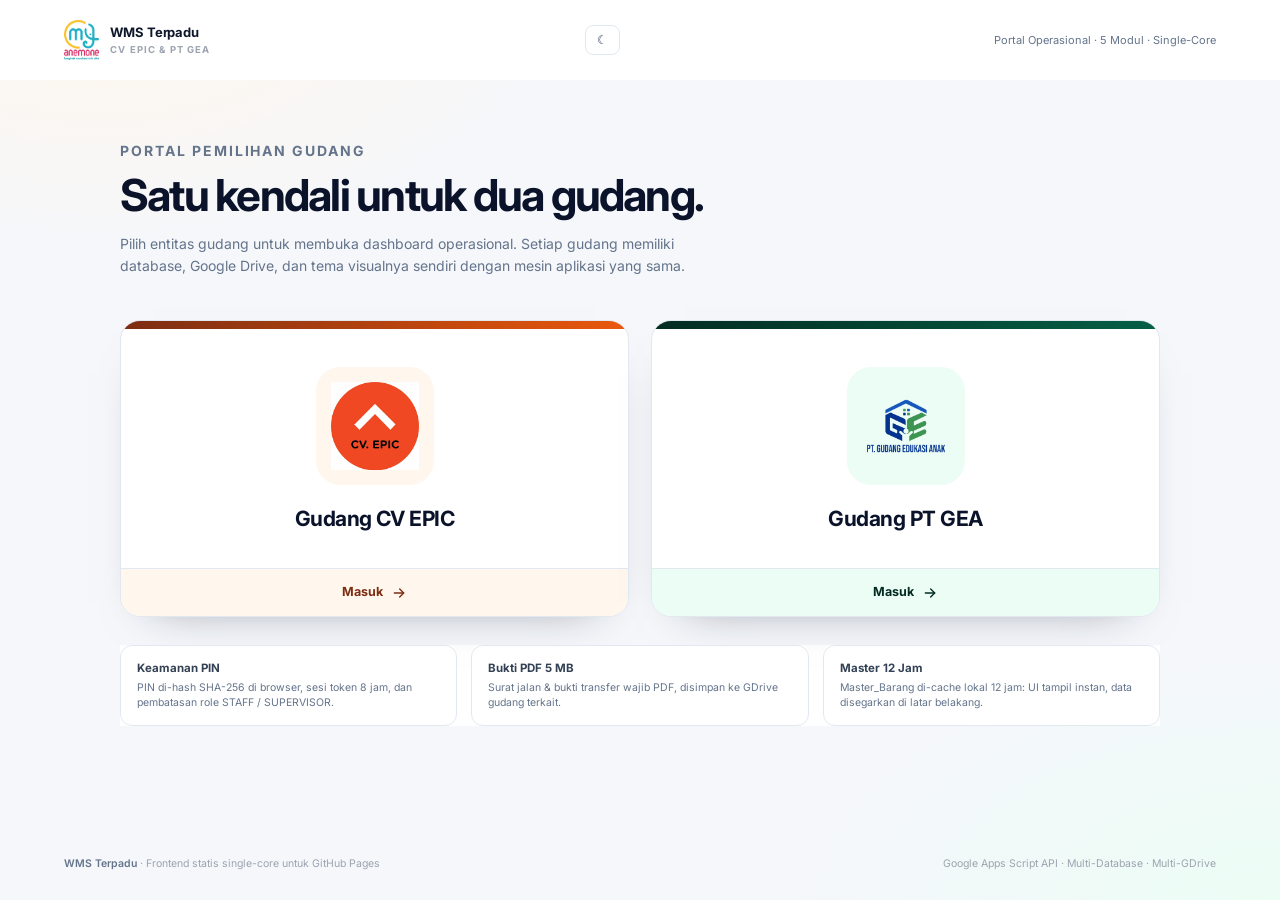
==== commit e85c1857: "Finalisasi tampilan minimalis, tema gelap/terang, dan bersihkan encoding karakter" ====
--- a/index.html
+++ b/index.html
@@ -6,7 +6,7 @@
   <meta name="description" content="Portal WMS Terpadu â€” pilih gudang CV EPIC atau PT GEA untuk mengakses Inbound, Outbound, Inventory & Transfer, Stock Opname, dan Pengajuan Order.">
   <meta name="theme-color" content="#0F172A">
   <link rel="icon" type="image/png" href="assets/img/logo-anemone.png">
-  <title>WMS Terpadu Â· Portal Gudang CV EPIC &amp; PT GEA</title>
+  <title>WMS Terpadu · Portal Gudang CV EPIC &amp; PT GEA</title>
   <link rel="preconnect" href="https://fonts.googleapis.com">
   <link rel="preconnect" href="https://fonts.gstatic.com" crossorigin>
   <link href="https://fonts.googleapis.com/css2?family=Inter:wght@400;500;600;700&display=swap" rel="stylesheet">
@@ -51,8 +51,8 @@
         <small>CV EPIC &amp; PT GEA</small>
       </span>
     </div>
-    <button type="button" class="btn btn--ghost btn--sm" data-theme-toggle aria-label="Ganti tema">ðŸŒ™</button>
-    <span class="portal-header__meta">Portal Operasional Â· 5 Modul Â· Single-Core</span>
+    <button type="button" class="btn btn--ghost btn--sm" data-theme-toggle aria-label="Ganti tema">☾</button>
+    <span class="portal-header__meta">Portal Operasional · 5 Modul · Single-Core</span>
   </header>
 
   <main class="portal-main">
@@ -109,8 +109,8 @@
   </main>
 
   <footer class="portal-footer">
-    <span><strong>WMS Terpadu</strong> Â· Frontend statis single-core untuk GitHub Pages</span>
-    <span>Google Apps Script API Â· Multi-Database Â· Multi-GDrive</span>
+    <span><strong>WMS Terpadu</strong> · Frontend statis single-core untuk GitHub Pages</span>
+    <span>Google Apps Script API · Multi-Database · Multi-GDrive</span>
   </footer>
 
   <div class="toast-root" id="toast-root" aria-live="polite"></div>
--- a/css/styles.css
+++ b/css/styles.css
@@ -70,10 +70,13 @@
 [data-theme="light"] .nav-item__text,
 [data-theme="light"] .nav-item__text small,
 [data-theme="light"] .sidebar__footer strong,
+[data-theme="light"] .sidebar__footer,
 [data-theme="light"] .sidebar__footer .status-dot,
 [data-theme="light"] .sidebar__warehouse strong {
   color: var(--theme-sidebar-text) !important;
 }
+[data-theme="light"] #sidebar-user-role,
+[data-theme="light"] .sidebar__footer > span { color: #475569 !important; }
 
 /* Active nav item in light mode - soft highlight with sharp text */
 [data-theme="light"] .nav-item.is-active {
@@ -173,6 +176,10 @@
 }
 /* Active page title in dark mode - bright white */
 [data-theme="dark"] .topbar__title { color: #f8fafc !important; }
+.topbar__eyebrow { display: none !important; }
+.topbar__context { display: flex; align-items: center; }
+.topbar__title { margin-top: 0; }
+.topbar__meta .warehouse-badge { display: none !important; }
 
 .topbar__meta { display: flex; align-items: center; gap: 8px; margin-left: 6px; }
 .warehouse-badge {
@@ -590,9 +597,24 @@
 /* Remove white background/gradient on first KPI card in dark mode */
 [data-theme="dark"] .kpi-card:first-child {
   background: var(--theme-card);
-  border-top: 2px solid var(--theme-border);
-  border-left: 2px solid var(--theme-border);
-}
+  border: 1px solid #334155;
+}
+
+[data-theme="dark"] .stat-card,
+[data-theme="dark"] .stat-card--accent,
+[data-theme="dark"] .kpi-card,
+[data-theme="dark"] .kpi-card:first-child { background: #1E293B !important; border-color: #334155 !important; }
+[data-theme="dark"] .stat-card__value,
+[data-theme="dark"] .kpi-value,
+[data-theme="dark"] .page-title,
+[data-theme="dark"] h1,
+[data-theme="dark"] h2 { color: #F8FAFC !important; }
+[data-theme="dark"] .stat-card__label,
+[data-theme="dark"] .kpi-label { color: #94A3B8 !important; }
+[data-theme="dark"] .stat-card__meta,
+[data-theme="dark"] .kpi-sub { color: #CBD5E1 !important; }
+[data-theme="dark"] .pill,
+[data-theme="dark"] .badge--neutral { background: #263349 !important; border-color: #334155 !important; color: #F1F5F9 !important; }
 
 /* KPI value - main number */
 .kpi-value {
@@ -756,4 +778,4 @@
 /* Dark theme specific */
 [data-theme="dark"] .topbar { background: rgba(15,23,42,.96); }
 
-/* End of styles.css */+/* End of styles.css */
